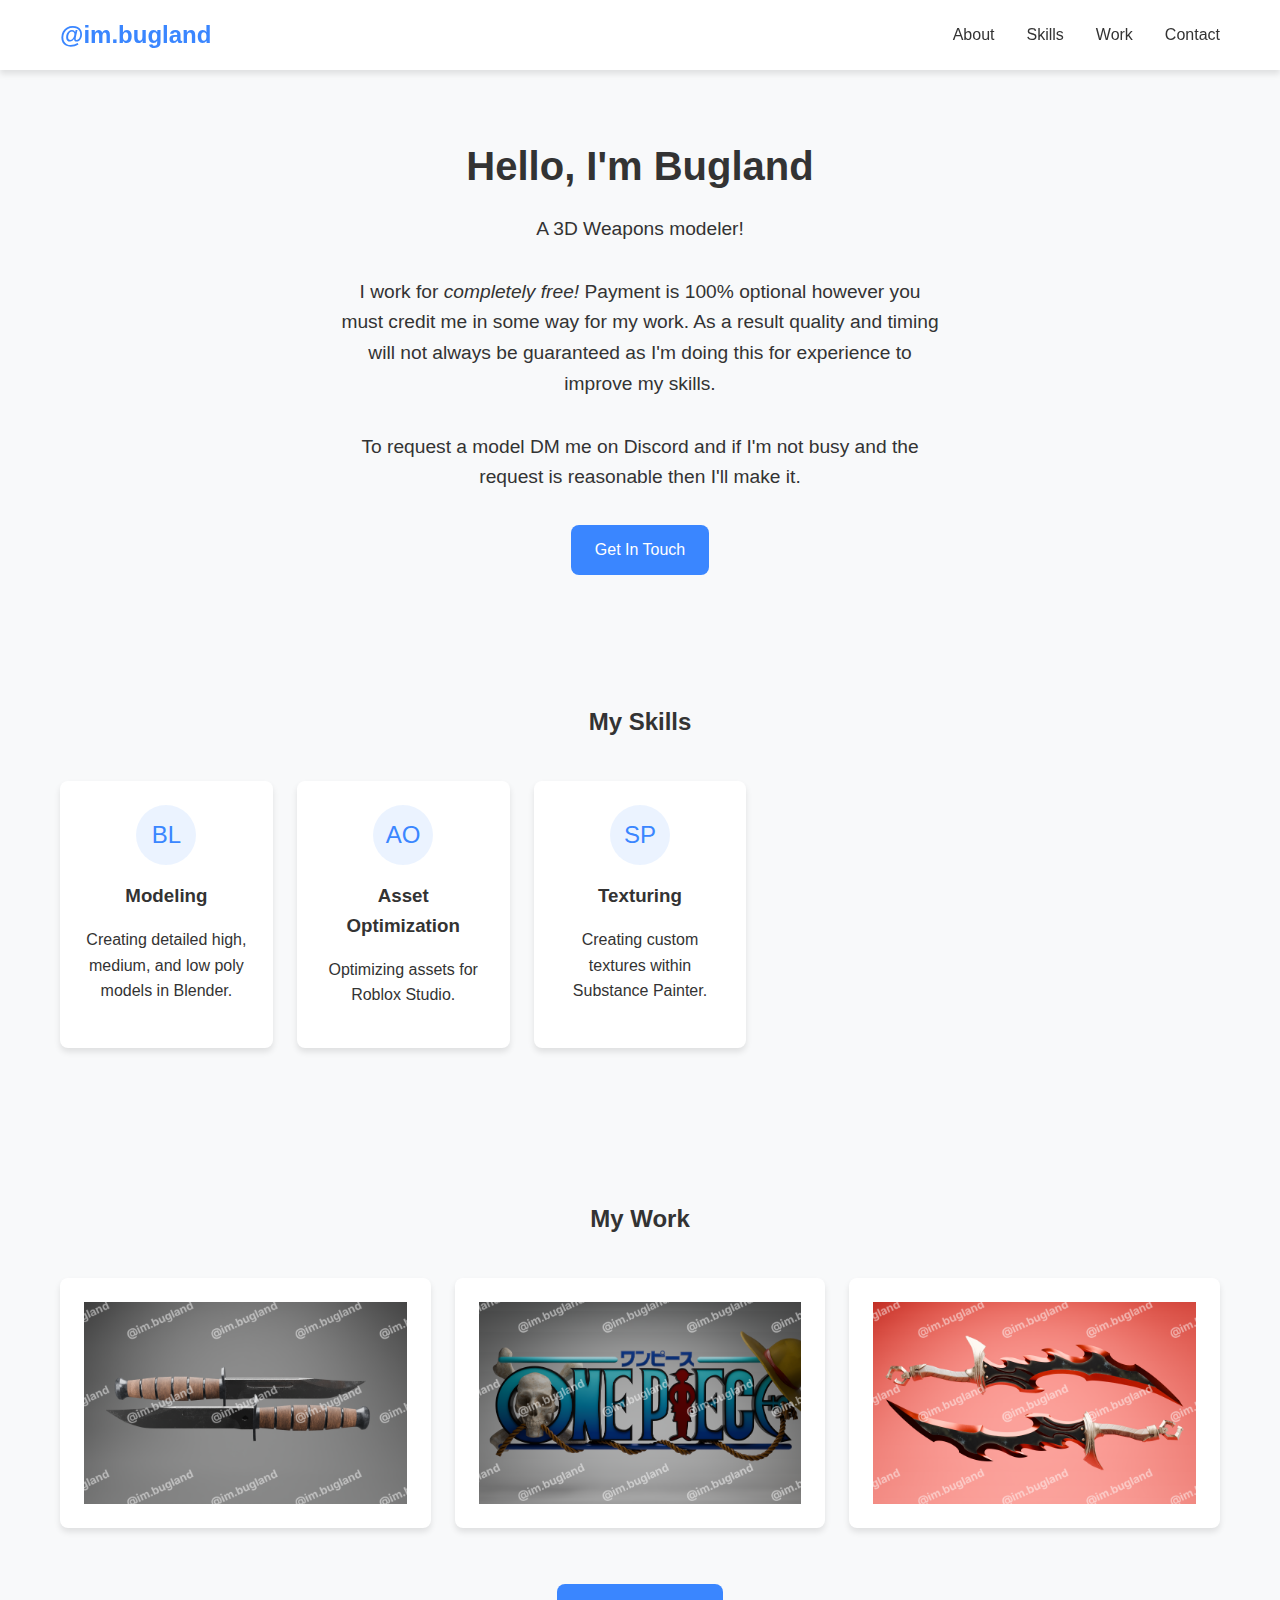
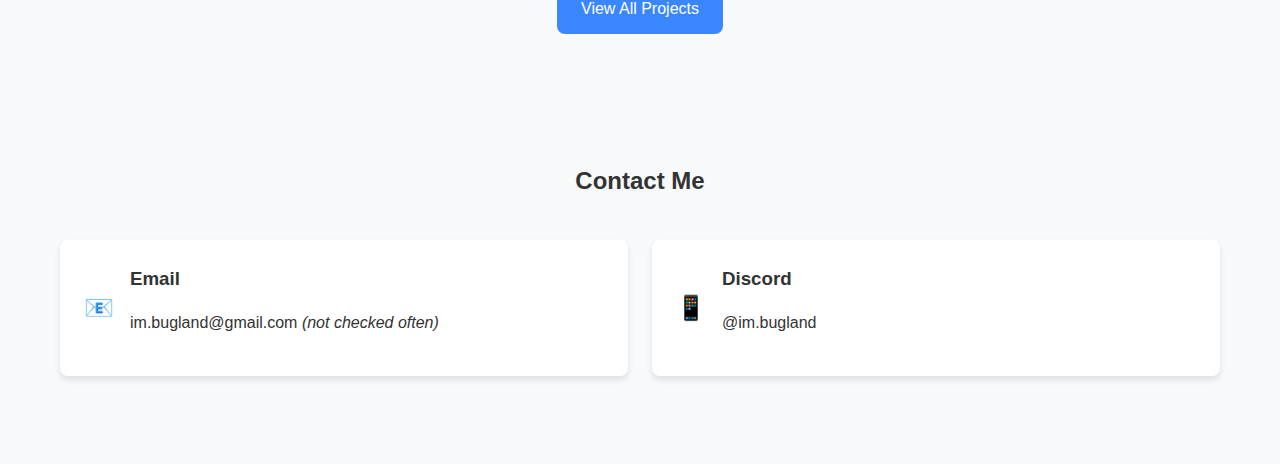
==== index.html @ 411bbf80 "Minor tweak." ====
<!DOCTYPE html>
<html lang="en">
  <head>
    <meta charset="UTF-8" />
    <meta name="viewport" content="width=device-width, initial-scale=1.0" />
    <title>My Portfolio</title>
    <style>
      /* Base Styles */
      :root {
        --primary-color: #3a86ff;
        --background-color: #f8f9fa;
        --text-color: #333;
        --section-bg: #ffffff;
        --border-radius: 8px;
        --box-shadow: 0 4px 6px rgba(0, 0, 0, 0.1);
      }

      * {
        margin: 0;
        padding: 0;
        box-sizing: border-box;
      }

      body {
        font-family: "Inter", -apple-system, BlinkMacSystemFont, "Segoe UI",
          Roboto, Oxygen, Ubuntu, Cantarell, sans-serif;
        line-height: 1.6;
        color: var(--text-color);
        background-color: var(--background-color);
        padding-top: 70px;
      }

      .container {
        max-width: 1200px;
        margin: 0 auto;
        padding: 0 20px;
      }

      h1,
      h2,
      h3 {
        margin-bottom: 1rem;
      }

      p {
        margin-bottom: 1rem;
      }

      /* Header and Nav */
      header {
        background-color: #ffffff;
        box-shadow: var(--box-shadow);
        position: fixed;
        top: 0;
        width: 100%;
        z-index: 1000;
      }

      nav {
        display: flex;
        justify-content: space-between;
        align-items: center;
        padding: 1rem 0;
      }

      .logo {
        font-size: 1.5rem;
        font-weight: 700;
        color: var(--primary-color);
      }

      .nav-links {
        display: flex;
        list-style: none;
      }

      .nav-links li {
        margin-left: 2rem;
      }

      .nav-links a {
        color: var(--text-color);
        text-decoration: none;
        transition: color 0.3s;
      }

      .nav-links a:hover {
        color: var(--primary-color);
      }

      .hamburger {
        display: none;
        cursor: pointer;
        background: none;
        border: none;
        font-size: 1.5rem;
      }

      /* Hero Section */
      .hero {
        display: flex;
        flex-direction: column;
        align-items: center;
        text-align: center;
        padding: 4rem 0;
      }

      .hero h1 {
        font-size: 2.5rem;
        margin-bottom: 1rem;
      }

      .hero p {
        font-size: 1.2rem;
        max-width: 600px;
        margin-bottom: 2rem;
      }

      .btn {
        display: inline-block;
        background-color: var(--primary-color);
        color: white;
        padding: 0.75rem 1.5rem;
        border-radius: var(--border-radius);
        text-decoration: none;
        transition: background-color 0.3s;
      }

      .btn:hover {
        background-color: #2667ff;
      }

      /* Section Styles */
      section {
        padding: 4rem 0;
      }

      .section-title {
        text-align: center;
        margin-bottom: 2.5rem;
      }

      .card {
        background-color: var(--section-bg);
        border-radius: var(--border-radius);
        box-shadow: var(--box-shadow);
        padding: 1.5rem;
        margin-bottom: 1.5rem;
        transition: transform 0.3s, box-shadow 0.3s;
      }

      .card:hover {
        transform: translateY(-5px);
        box-shadow: 0 10px 15px rgba(0, 0, 0, 0.1);
      }

      /* Skills Section */
      .skills-grid {
        display: grid;
        grid-template-columns: repeat(auto-fill, minmax(200px, 1fr));
        gap: 1.5rem;
      }

      .skill-card {
        display: flex;
        flex-direction: column;
        align-items: center;
        text-align: center;
      }

      .skill-icon {
        background-color: rgba(58, 134, 255, 0.1);
        border-radius: 50%;
        width: 60px;
        height: 60px;
        display: flex;
        align-items: center;
        justify-content: center;
        margin-bottom: 1rem;
        font-size: 1.5rem;
        color: var(--primary-color);
      }

      /* Work Section */
      .projects-grid {
        display: grid;
        grid-template-columns: repeat(auto-fill, minmax(300px, 1fr));
        gap: 1.5rem;
      }

      .project-card {
        position: relative;
        overflow: hidden;
        height: 250px;
        cursor: pointer;
      }

      .project-img {
        width: 100%;
        height: 100%;
        object-fit: cover;
        transition: transform 0.5s;
      }

      .project-overlay {
        position: absolute;
        bottom: 0;
        left: 0;
        right: 0;
        background-color: rgba(0, 0, 0, 0.7);
        color: white;
        padding: 1rem;
        transform: translateY(100%);
        transition: transform 0.3s;
      }

      .project-card:hover .project-overlay {
        transform: translateY(0);
      }

      .project-card:hover .project-img {
        transform: scale(1.05);
      }

      .view-all {
        text-align: center;
        margin-top: 2rem;
      }

      /* Contact Section */
      .contact-grid {
        display: grid;
        grid-template-columns: repeat(auto-fit, minmax(250px, 1fr));
        gap: 1.5rem;
      }

      .contact-item {
        display: flex;
        align-items: center;
      }

      .contact-icon {
        margin-right: 1rem;
        font-size: 1.5rem;
        color: var(--primary-color);
      }

      .contact-form {
        margin-top: 2rem;
      }

      .form-group {
        margin-bottom: 1rem;
      }

      .form-control {
        width: 100%;
        padding: 0.75rem;
        border: 1px solid #ddd;
        border-radius: var(--border-radius);
        font-family: inherit;
      }

      textarea.form-control {
        min-height: 150px;
      }

      /* Footer */
      footer {
        background-color: #ffffff;
        text-align: center;
        padding: 2rem 0;
        margin-top: 2rem;
      }

      .social-links {
        display: flex;
        justify-content: center;
        list-style: none;
        margin-bottom: 1rem;
      }

      .social-links li {
        margin: 0 0.5rem;
      }

      .social-links a {
        display: flex;
        align-items: center;
        justify-content: center;
        width: 40px;
        height: 40px;
        border-radius: 50%;
        background-color: var(--primary-color);
        color: white;
        transition: background-color 0.3s;
      }

      .social-links a:hover {
        background-color: #2667ff;
      }

      /* Responsive Styles */
      @media (max-width: 768px) {
        body {
          padding-top: 60px;
        }

        .nav-links {
          position: fixed;
          top: 60px;
          left: 0;
          right: 0;
          background-color: white;
          flex-direction: column;
          align-items: center;
          padding: 1rem 0;
          box-shadow: 0 4px 6px rgba(0, 0, 0, 0.1);
          transform: translateY(-150%);
          transition: transform 0.3s ease-in-out;
        }

        .nav-links.active {
          transform: translateY(0);
        }

        .nav-links li {
          margin: 0.5rem 0;
        }

        .hamburger {
          display: block;
        }

        .hero h1 {
          font-size: 2rem;
        }

        .hero p {
          font-size: 1rem;
        }

        .skills-grid,
        .projects-grid,
        .contact-grid {
          grid-template-columns: 1fr;
        }
      }
    </style>
  </head>
  <body>
    <!-- Header -->
    <header>
      <div class="container">
        <nav>
          <div class="logo">@im.bugland</div>
          <button class="hamburger">☰</button>
          <ul class="nav-links">
            <li><a href="#about">About</a></li>
            <li><a href="#skills">Skills</a></li>
            <li><a href="#work">Work</a></li>
            <li><a href="#contact">Contact</a></li>
          </ul>
        </nav>
      </div>
    </header>

    <!-- Hero Section -->
    <section class="hero" id="about">
      <div class="container">
        <h1>Hello, I'm <span class="highlight">Bugland</span></h1>
        <p>
          A 3D Weapons modeler!
        </p>
        <p>I work for <i>completely free! </i> Payment is 100% optional however you must credit me in some way for my work. As a result quality and timing will not always be guaranteed as I'm doing this for experience to improve my skills.</p>
        <p>To request a model DM me on Discord and if I'm not busy and the request is reasonable then I'll make it.</p>
        <a href="#contact" class="btn">Get In Touch</a>
      </div>
    </section>

    <!-- Skills Section -->
    <section id="skills">
      <div class="container">
        <h2 class="section-title">My Skills</h2>
        <div class="skills-grid">
          <div class="card skill-card">
            <div class="skill-icon">BL</div>
            <h3>Modeling</h3>
            <p>
              Creating detailed high, medium, and low poly models in Blender.
            </p>
          </div>
          <div class="card skill-card">
            <div class="skill-icon">AO</div>
            <h3>Asset Optimization</h3>
            <p>Optimizing assets for Roblox Studio.</p>
          </div>
          <div class="card skill-card">
            <div class="skill-icon">SP</div>
            <h3>Texturing</h3>
            <p>Creating custom textures within Substance Painter.</p>
          </div>
        </div>
      </div>
    </section>

    <!-- Work Section -->
    <section id="work">
      <div class="container">
        <h2 class="section-title">My Work</h2>
        <div class="projects-grid">
          <div class="card project-card">
            <img
              src="images/combatkniferenderwatermarked.png"
              alt="Combat Knife"
              class="project-img"
            />
            <div class="project-overlay">
              <h3>Combat Knife</h3>
              <p>A detailed combat knife created within Blender.</p>
              <a href="project.html?id=1" class="btn">View Details</a>
            </div>
          </div>
          <div class="card project-card">
            <img
              src="images/onepiecerenderwatermarked.png"
              alt="One Piece Logo"
              class="project-img"
            />
            <div class="project-overlay">
              <h3>One Piece Logo</h3>
              <p>The One Piece logo but 3D.</p>
              <a href="project.html?id=2" class="btn">View Details</a>
            </div>
          </div>
          <div class="card project-card">
            <img
              src="images/knightslayerrenderwatermarked.png"
              alt="Knight Slayer"
              class="project-img"
            />
            <div class="project-overlay">
              <h3>Knight Slayer</h3>
              <p>
                Sung Jin Woo's "Knight Slayer" dagger from <i>Solo Leveling</i>.
              </p>
              <a href="project.html?id=3" class="btn">View Details</a>
            </div>
          </div>
        </div>
        <div class="view-all">
          <a href="projects.html" class="btn">View All Projects</a>
        </div>
      </div>
    </section>

    <!-- Contact Section -->
    <section id="contact">
      <div class="container">
        <h2 class="section-title">Contact Me</h2>
        <div class="contact-grid">
          <div class="card">
            <div class="contact-item">
              <div class="contact-icon">📧</div>
              <div>
                <h3>Email</h3>
                <p>im.bugland@gmail.com <i>&lpar;not checked often)</i></p>
              </div>
            </div>
          </div>
          <div class="card">
            <div class="contact-item">
              <div class="contact-icon">📱</div>
              <div>
                <h3>Discord</h3>
                <p>@im.bugland</p>
              </div>
            </div>
          </div>
        </div>
        </div>
      </div>
    </section>

    <!-- Footer -->

    <script>
      // Mobile Navigation Toggle
      const hamburger = document.querySelector(".hamburger");
      const navLinks = document.querySelector(".nav-links");

      hamburger.addEventListener("click", () => {
        navLinks.classList.toggle("active");
      });

      // Close menu when clicking on a link
      document.querySelectorAll(".nav-links a").forEach((link) => {
        link.addEventListener("click", () => {
          navLinks.classList.remove("active");
        });
      });

      // Smooth scrolling
      document.querySelectorAll('a[href^="#"]').forEach((anchor) => {
        anchor.addEventListener("click", function (e) {
          e.preventDefault();
          const target = document.querySelector(this.getAttribute("href"));

          if (target) {
            const headerOffset = 70;
            const elementPosition = target.getBoundingClientRect().top;
            const offsetPosition =
              elementPosition + window.pageYOffset - headerOffset;

            window.scrollTo({
              top: offsetPosition,
              behavior: "smooth",
            });
          }
        });
      });

      // Form submission
      const contactForm = document.getElementById("contact-form");
      if (contactForm) {
        contactForm.addEventListener("submit", function (e) {
          e.preventDefault();
          alert("Thank you for your message! I will get back to you soon.");
          contactForm.reset();
        });
      }
    </script>
  </body>
</html>
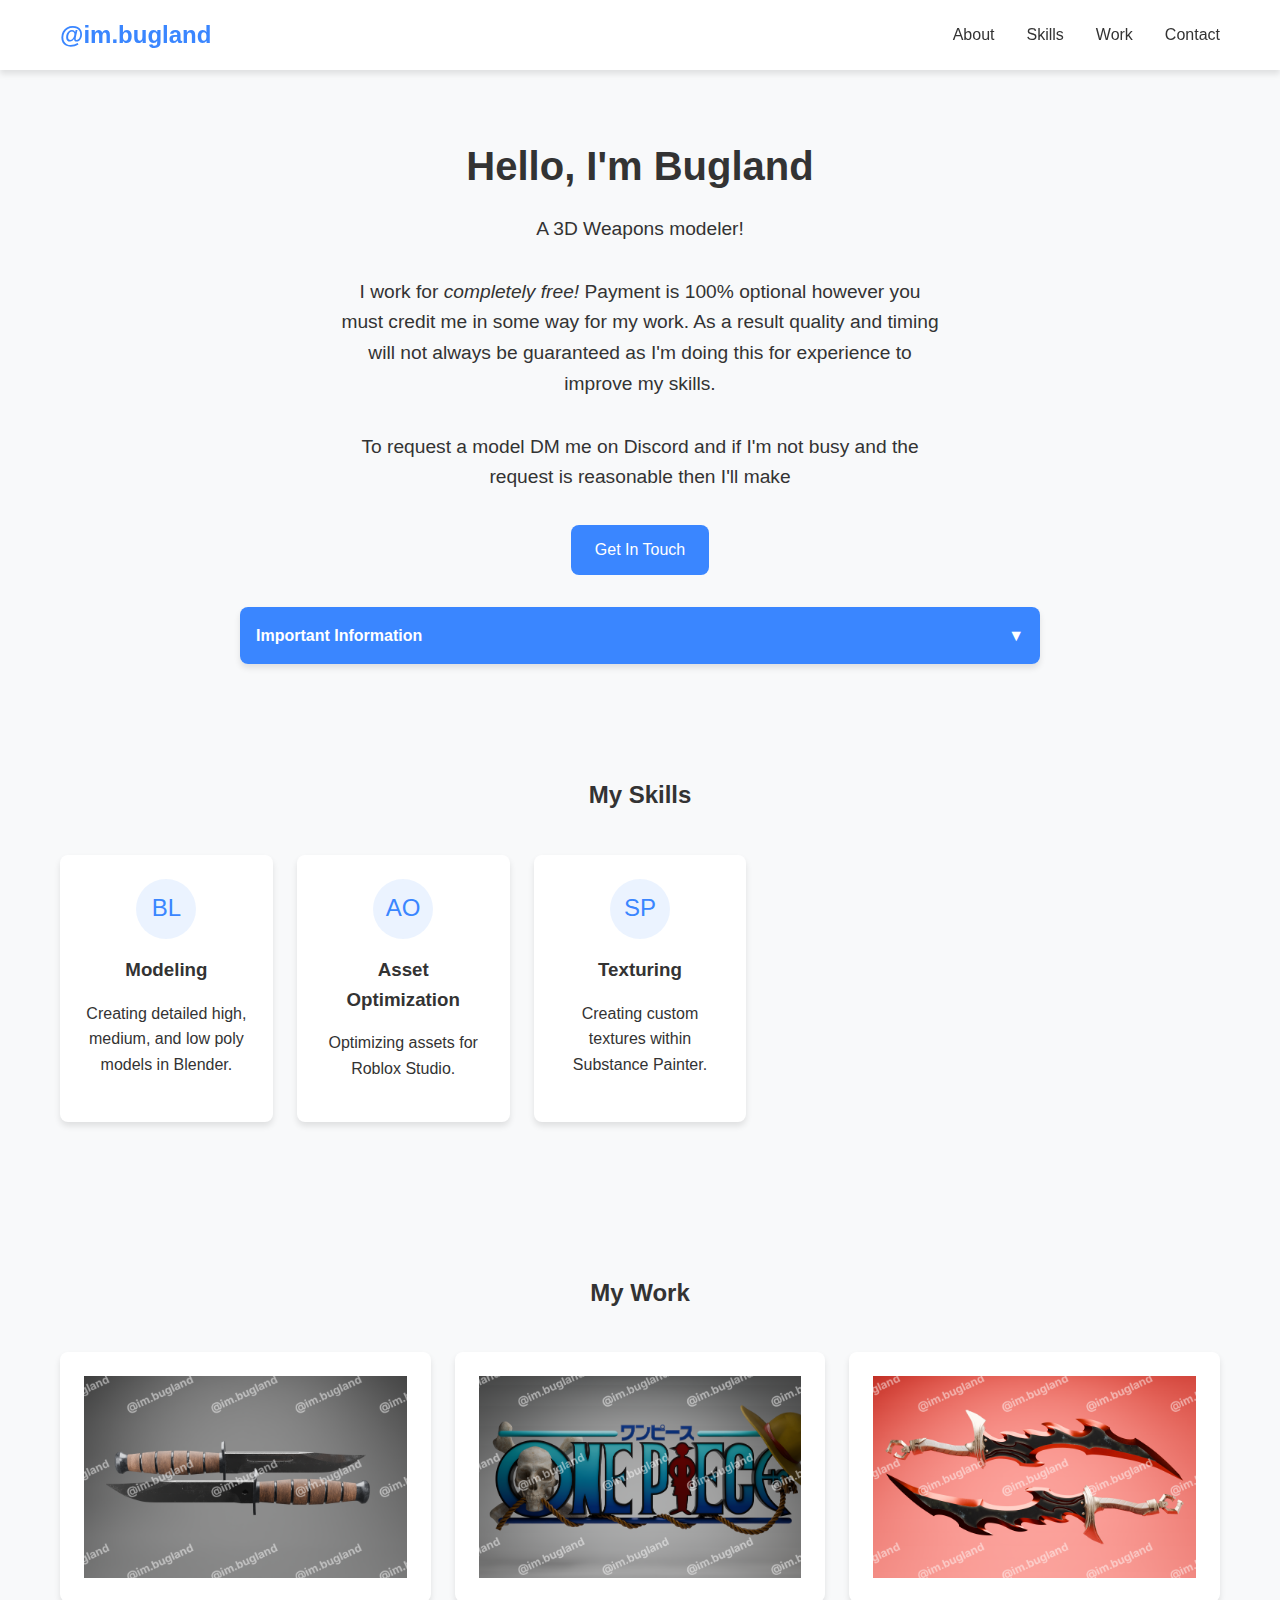
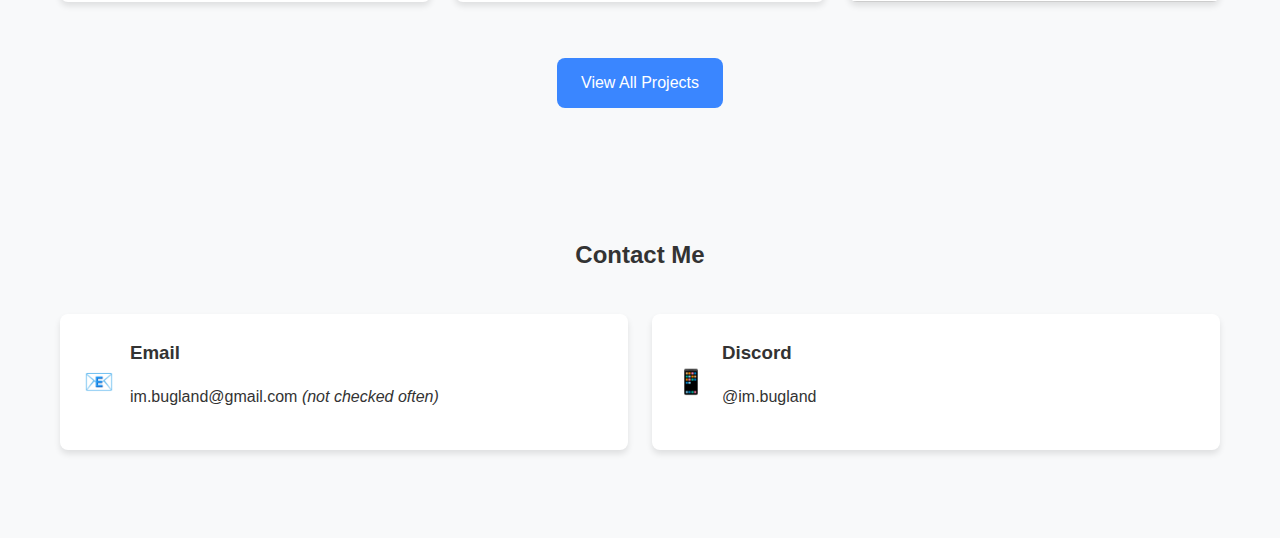
==== commit 4ccd646c: "Large changes." ====
--- a/index.html
+++ b/index.html
@@ -102,7 +102,7 @@
         flex-direction: column;
         align-items: center;
         text-align: center;
-        padding: 4rem 0;
+        padding: 4rem 0 2rem 0;
       }
 
       .hero h1 {
@@ -245,59 +245,82 @@
         color: var(--primary-color);
       }
 
-      .contact-form {
-        margin-top: 2rem;
-      }
-
-      .form-group {
+      /* Info Section & Dropdown Styles */
+      .info-section {
+        padding: 0 0 2rem 0;
+      }
+
+      .dropdown {
         margin-bottom: 1rem;
-      }
-
-      .form-control {
-        width: 100%;
-        padding: 0.75rem;
-        border: 1px solid #ddd;
+        background-color: var(--section-bg);
         border-radius: var(--border-radius);
-        font-family: inherit;
-      }
-
-      textarea.form-control {
-        min-height: 150px;
-      }
-
-      /* Footer */
-      footer {
-        background-color: #ffffff;
-        text-align: center;
-        padding: 2rem 0;
-        margin-top: 2rem;
-      }
-
-      .social-links {
-        display: flex;
-        justify-content: center;
-        list-style: none;
-        margin-bottom: 1rem;
-      }
-
-      .social-links li {
-        margin: 0 0.5rem;
-      }
-
-      .social-links a {
-        display: flex;
-        align-items: center;
-        justify-content: center;
-        width: 40px;
-        height: 40px;
-        border-radius: 50%;
+        box-shadow: var(--box-shadow);
+        overflow: hidden;
+        max-width: 800px;
+        margin-left: auto;
+        margin-right: auto;
+      }
+
+      .dropdown-header {
         background-color: var(--primary-color);
         color: white;
-        transition: background-color 0.3s;
-      }
-
-      .social-links a:hover {
-        background-color: #2667ff;
+        padding: 1rem;
+        cursor: pointer;
+        display: flex;
+        justify-content: space-between;
+        align-items: center;
+        font-weight: 600;
+      }
+
+      .dropdown-content {
+        max-height: 0;
+        overflow: hidden;
+        transition: max-height 0.3s ease-out;
+        background-color: white;
+      }
+
+      .dropdown-content.active {
+        max-height: 1000px;
+      }
+
+      .nested-dropdown {
+        border-bottom: 1px solid #eee;
+      }
+
+      .nested-dropdown:last-child {
+        border-bottom: none;
+      }
+
+      .nested-dropdown-header {
+        padding: 1rem;
+        cursor: pointer;
+        display: flex;
+        justify-content: space-between;
+        align-items: center;
+        background-color: #f1f1f1;
+        font-weight: 500;
+      }
+
+      .nested-dropdown-content {
+        max-height: 0;
+        overflow: hidden;
+        transition: max-height 0.3s ease-out;
+        padding: 0 1rem;
+      }
+
+      .nested-dropdown-content.active {
+        max-height: 500px;
+        padding: 1rem;
+      }
+
+      .nested-dropdown-content ol,
+      .nested-dropdown-content ul {
+        padding-left: 20px;
+        margin-bottom: 1rem;
+      }
+
+      .nested-dropdown-content li {
+        margin-bottom: 0.5rem;
       }
 
       /* Responsive Styles */
@@ -344,6 +367,10 @@
         .projects-grid,
         .contact-grid {
           grid-template-columns: 1fr;
+        }
+
+        .nested-dropdown-content {
+          width: 100%;
         }
       }
     </style>
@@ -369,12 +396,106 @@
     <section class="hero" id="about">
       <div class="container">
         <h1>Hello, I'm <span class="highlight">Bugland</span></h1>
+        <p>A 3D Weapons modeler!</p>
         <p>
-          A 3D Weapons modeler!
+          I work for <i>completely free! </i> Payment is 100% optional however
+          you must credit me in some way for my work. As a result quality and
+          timing will not always be guaranteed as I'm doing this for experience
+          to improve my skills.
         </p>
-        <p>I work for <i>completely free! </i> Payment is 100% optional however you must credit me in some way for my work. As a result quality and timing will not always be guaranteed as I'm doing this for experience to improve my skills.</p>
-        <p>To request a model DM me on Discord and if I'm not busy and the request is reasonable then I'll make it.</p>
+        <p>
+          To request a model DM me on Discord and if I'm not busy and the
+          request is reasonable then I'll make
+        </p>
         <a href="#contact" class="btn">Get In Touch</a>
+      </div>
+    </section>
+
+    <!-- Info Section with Dropdown Menus -->
+    <section id="info" class="info-section">
+      <div class="container">
+        <div class="dropdown">
+          <div class="dropdown-header">
+            <span>Important Information</span>
+            <span class="dropdown-icon">▼</span>
+          </div>
+          <div class="dropdown-content">
+            <div class="nested-dropdown">
+              <div class="nested-dropdown-header">
+                <span>Pay</span>
+                <span class="nested-dropdown-icon">▼</span>
+              </div>
+              <div class="nested-dropdown-content">
+                <p>
+                  All of my work is completely free! I do this for the
+                  experience and to improve my skills.
+                </p>
+                <p>
+                  If you'd like to support me, tips are appreciated but never
+                  required. (if you do plan to tip I can only accept
+                  robux/giftcards)
+                </p>
+                <p>
+                  The only requirement is that you credit me for my work by
+                  mentioning me in anyway (@im.bugland) in the game, video, etc.
+                  you plan to use my work in.
+                </p>
+              </div>
+            </div>
+            <div class="nested-dropdown">
+              <div class="nested-dropdown-header">
+                <span>How to Request a Model</span>
+                <span class="nested-dropdown-icon">▼</span>
+              </div>
+              <div class="nested-dropdown-content">
+                <p>To request a 3D model:</p>
+                <ol>
+                  <li>Message me on Discord (@im.bugland)</li>
+                  <li>
+                    Include a detailed description or reference images of what
+                    you want
+                  </li>
+                  <li>Mention your intended use (game, rendering, etc.)</li>
+                  <li>
+                    Specify any technical requirements (poly count, format,
+                    etc.)
+                  </li>
+                </ol>
+                <p>
+                  I'll review your request and let you know if I can take it on!
+                </p>
+              </div>
+            </div>
+            <div class="nested-dropdown">
+              <div class="nested-dropdown-header">
+                <span>Misc.</span>
+                <span class="nested-dropdown-icon">▼</span>
+              </div>
+              <div class="nested-dropdown-content">
+                <p>
+                  <strong>Turnaround Time:</strong> Since I do this work for
+                  free, I can't guarantee specific deadlines. Models may take 1
+                  day or up to 2 weeks depending on complexity. I'll alert you
+                  of delays if possible
+                </p>
+                <p>
+                  <strong>Rights:</strong> You're free to use the models I
+                  create for you in your projects, but I will most likely
+                  display them in my portfolio and mention you or your project.
+                </p>
+                <p>
+                  <strong>Revisions:</strong> I offer 1-2 rounds of revisions
+                  depending on the complexity of the request.
+                </p>
+                <p>
+                  <strong>File Formats:</strong> I typically provide .blend,
+                  .fbx, and .obj files. Texture files may also be sent
+                  separately.
+                </p>
+              </div>
+            </div>
+          </div>
+        </div>
       </div>
     </section>
 
@@ -478,11 +599,8 @@
             </div>
           </div>
         </div>
-        </div>
       </div>
     </section>
-
-    <!-- Footer -->
 
     <script>
       // Mobile Navigation Toggle
@@ -520,15 +638,25 @@
         });
       });
 
-      // Form submission
-      const contactForm = document.getElementById("contact-form");
-      if (contactForm) {
-        contactForm.addEventListener("submit", function (e) {
-          e.preventDefault();
-          alert("Thank you for your message! I will get back to you soon.");
-          contactForm.reset();
+      // Dropdown toggles
+      document
+        .querySelector(".dropdown-header")
+        .addEventListener("click", function () {
+          const content = this.nextElementSibling;
+          content.classList.toggle("active");
+          const arrow = this.querySelector(".dropdown-icon");
+          arrow.textContent = content.classList.contains("active") ? "▲" : "▼";
         });
-      }
+
+      // Nested dropdown toggles
+      document.querySelectorAll(".nested-dropdown-header").forEach((header) => {
+        header.addEventListener("click", function () {
+          const content = this.nextElementSibling;
+          content.classList.toggle("active");
+          const arrow = this.querySelector(".nested-dropdown-icon");
+          arrow.textContent = content.classList.contains("active") ? "▲" : "▼";
+        });
+      });
     </script>
   </body>
 </html>
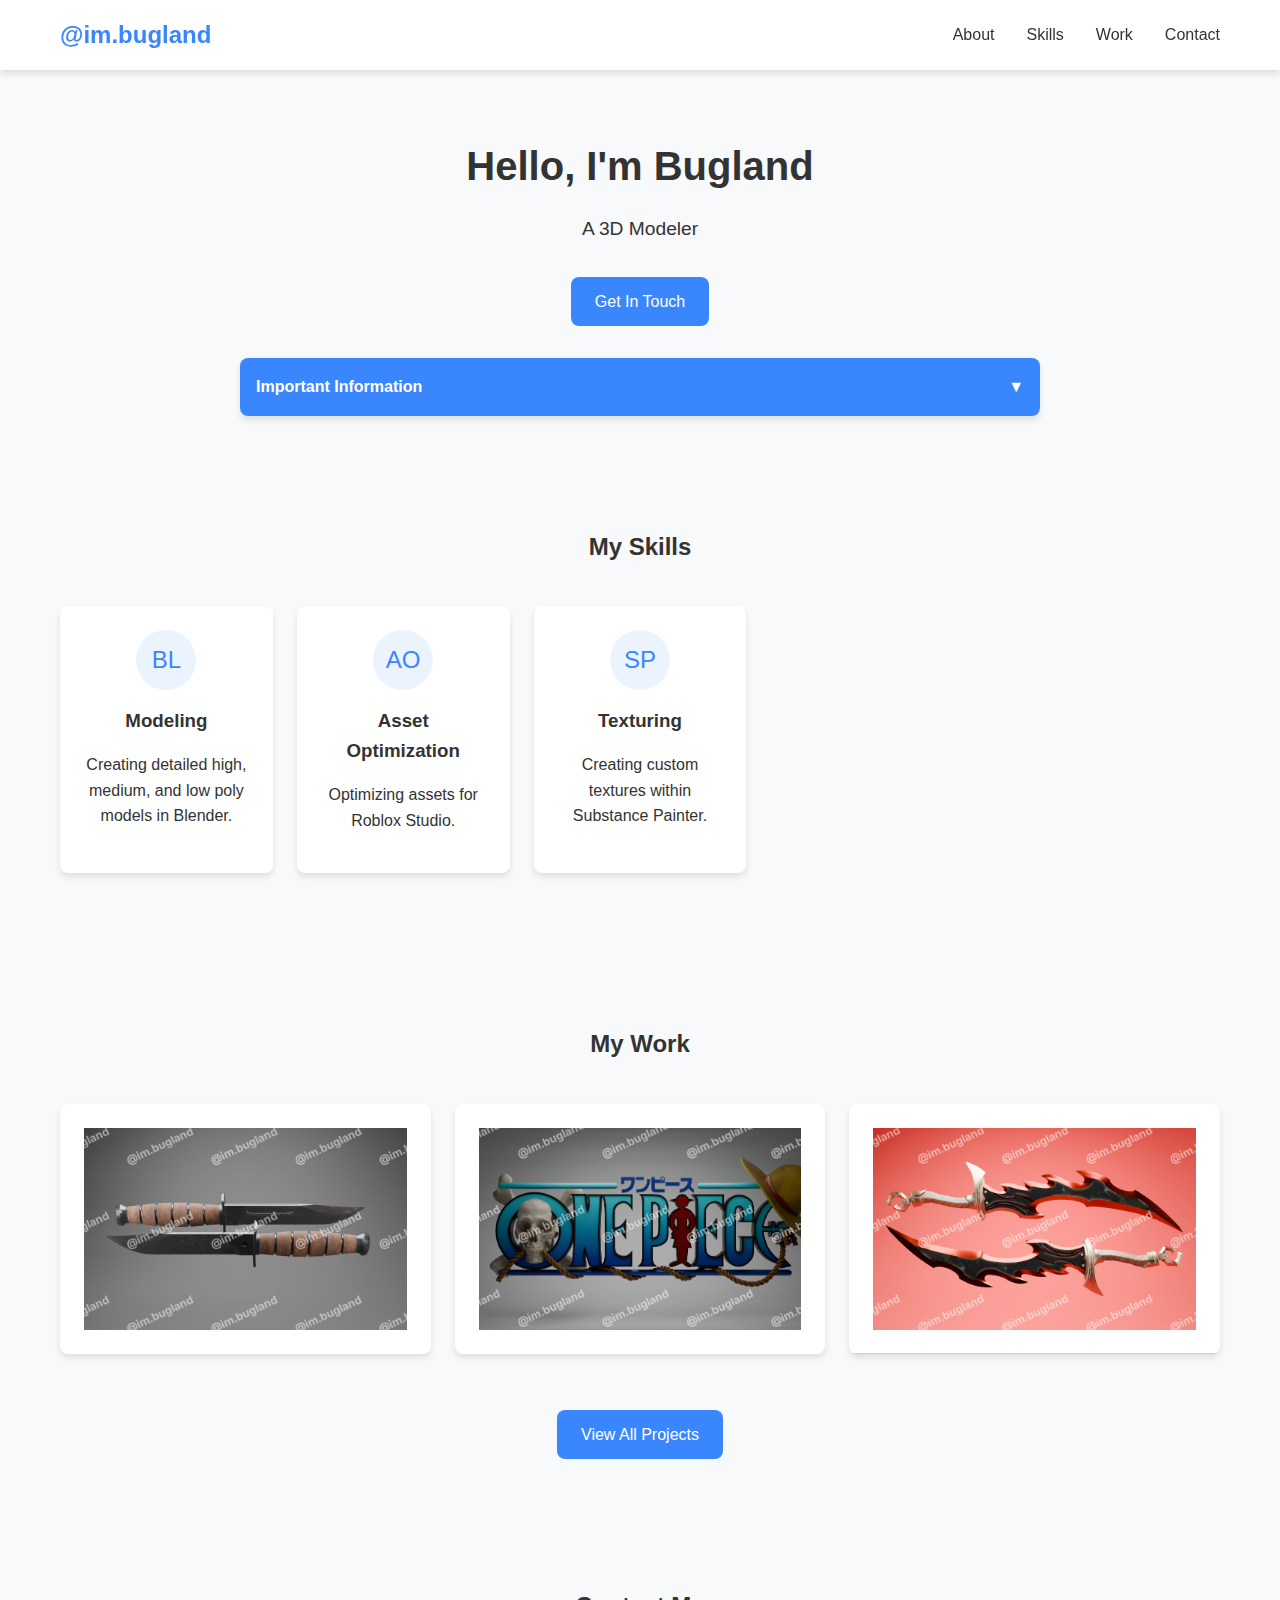
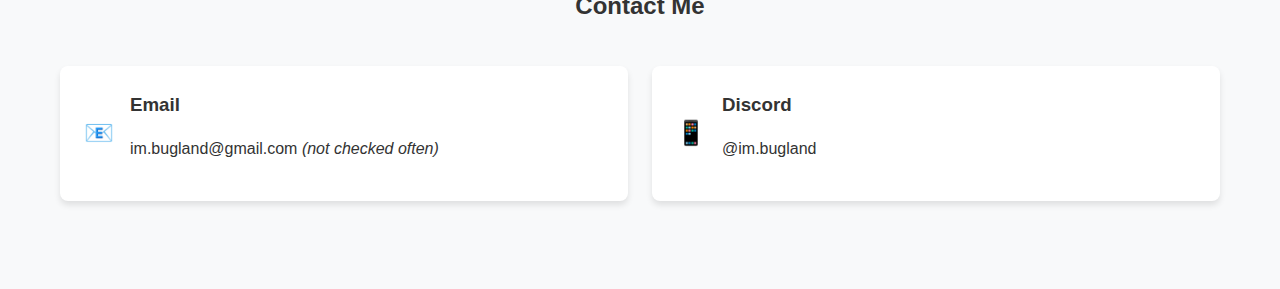
==== commit 7d292303: "Large edit." ====
--- a/index.html
+++ b/index.html
@@ -396,17 +396,7 @@
     <section class="hero" id="about">
       <div class="container">
         <h1>Hello, I'm <span class="highlight">Bugland</span></h1>
-        <p>A 3D Weapons modeler!</p>
-        <p>
-          I work for <i>completely free! </i> Payment is 100% optional however
-          you must credit me in some way for my work. As a result quality and
-          timing will not always be guaranteed as I'm doing this for experience
-          to improve my skills.
-        </p>
-        <p>
-          To request a model DM me on Discord and if I'm not busy and the
-          request is reasonable then I'll make
-        </p>
+        <p>A 3D Modeler</p>
         <a href="#contact" class="btn">Get In Touch</a>
       </div>
     </section>
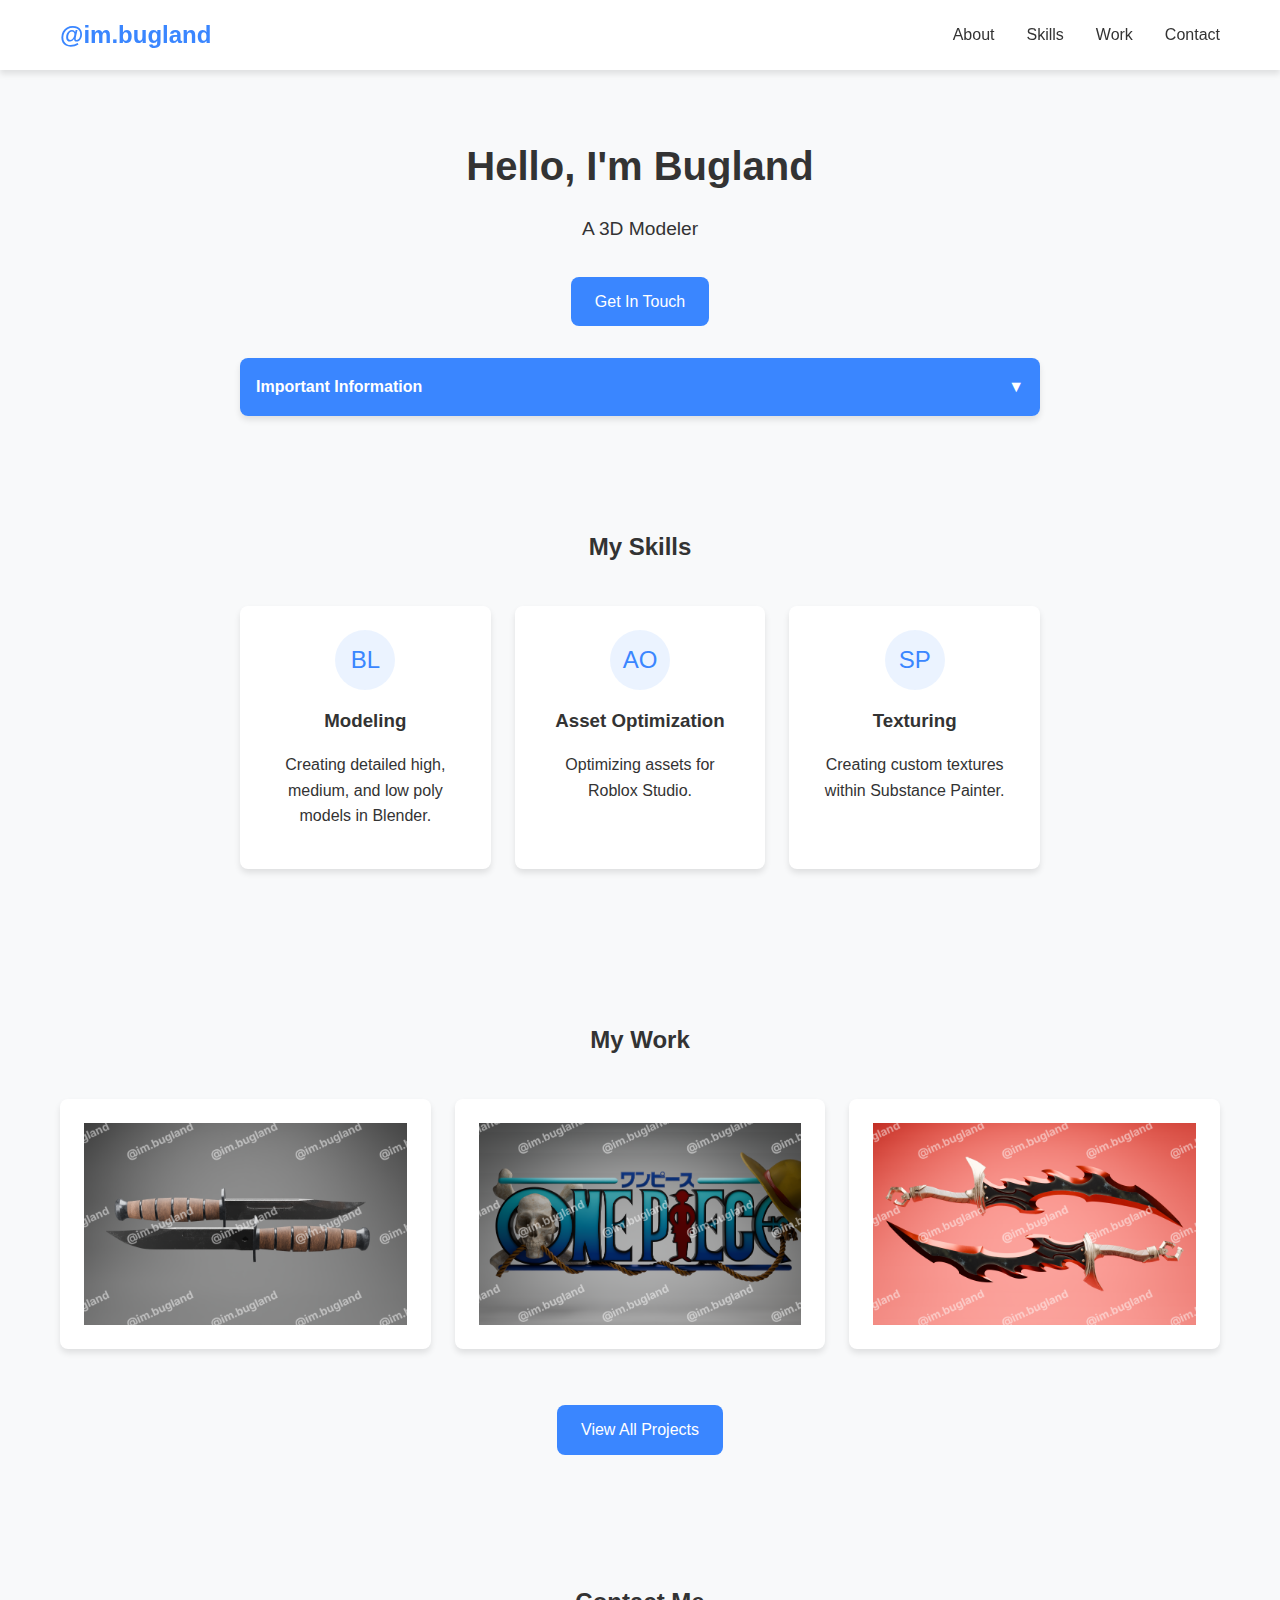
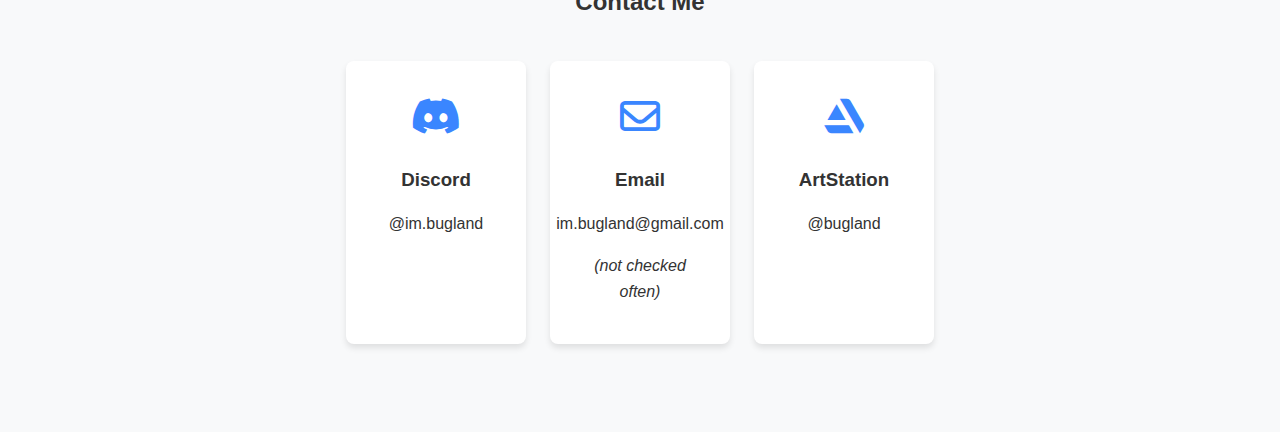
==== commit 88c26572: "large changes" ====
--- a/index.html
+++ b/index.html
@@ -4,6 +4,11 @@
     <meta charset="UTF-8" />
     <meta name="viewport" content="width=device-width, initial-scale=1.0" />
     <title>My Portfolio</title>
+    <!-- Add Font Awesome CSS -->
+    <link
+      rel="stylesheet"
+      href="https://cdnjs.cloudflare.com/ajax/libs/font-awesome/6.0.0/css/all.min.css"
+    />
     <style>
       /* Base Styles */
       :root {
@@ -159,6 +164,8 @@
         display: grid;
         grid-template-columns: repeat(auto-fill, minmax(200px, 1fr));
         gap: 1.5rem;
+        max-width: 800px;
+        margin: 0 auto;
       }
 
       .skill-card {
@@ -229,20 +236,44 @@
 
       /* Contact Section */
       .contact-grid {
-        display: grid;
-        grid-template-columns: repeat(auto-fit, minmax(250px, 1fr));
+        display: flex;
+        flex-wrap: wrap;
+        justify-content: center;
         gap: 1.5rem;
-      }
-
-      .contact-item {
-        display: flex;
+        max-width: 800px;
+        margin: 0 auto;
+      }
+
+      .contact-card {
+        display: flex;
+        flex-direction: column;
         align-items: center;
+        text-align: center;
+        width: 180px;
       }
 
       .contact-icon {
-        margin-right: 1rem;
-        font-size: 1.5rem;
+        font-size: 2.5rem;
         color: var(--primary-color);
+        margin-bottom: 1rem;
+        cursor: pointer;
+      }
+
+      .contact-icon i {
+        transition: transform 0.3s, color 0.3s;
+      }
+
+      .contact-card:hover .contact-icon i {
+        transform: scale(1.2);
+      }
+
+      .contact-icon a {
+        color: var(--primary-color);
+        text-decoration: none;
+      }
+
+      .contact-icon a:hover i {
+        color: #2667ff;
       }
 
       /* Info Section & Dropdown Styles */
@@ -364,8 +395,7 @@
         }
 
         .skills-grid,
-        .projects-grid,
-        .contact-grid {
+        .projects-grid {
           grid-template-columns: 1fr;
         }
 
@@ -560,7 +590,7 @@
           </div>
         </div>
         <div class="view-all">
-          <a href="projects.html" class="btn">View All Projects</a>
+          <a href="project.html" class="btn">View All Projects</a>
         </div>
       </div>
     </section>
@@ -570,23 +600,45 @@
       <div class="container">
         <h2 class="section-title">Contact Me</h2>
         <div class="contact-grid">
-          <div class="card">
-            <div class="contact-item">
-              <div class="contact-icon">📧</div>
-              <div>
-                <h3>Email</h3>
-                <p>im.bugland@gmail.com <i>&lpar;not checked often)</i></p>
-              </div>
-            </div>
-          </div>
-          <div class="card">
-            <div class="contact-item">
-              <div class="contact-icon">📱</div>
-              <div>
-                <h3>Discord</h3>
-                <p>@im.bugland</p>
-              </div>
-            </div>
+          <div class="card contact-card">
+            <div class="contact-icon">
+              <a
+                href="https://discord.com/users/1142544574976381009"
+                target="_blank"
+                title="Discord Profile"
+              >
+                <i class="fab fa-discord"></i>
+              </a>
+            </div>
+            <h3>Discord</h3>
+            <p>@im.bugland</p>
+          </div>
+          <div class="card contact-card">
+            <div class="contact-icon">
+              <a
+                href="mailto:im.bugland@gmail.com"
+                target="_blank"
+                title="Send Email"
+              >
+                <i class="far fa-envelope"></i>
+              </a>
+            </div>
+            <h3>Email</h3>
+            <p>im.bugland@gmail.com</p>
+            <p><i>(not checked often)</i></p>
+          </div>
+          <div class="card contact-card">
+            <div class="contact-icon">
+              <a
+                href="https://www.artstation.com/bugland"
+                target="_blank"
+                title="ArtStation Portfolio"
+              >
+                <i class="fab fa-artstation"></i>
+              </a>
+            </div>
+            <h3>ArtStation</h3>
+            <p>@bugland</p>
           </div>
         </div>
       </div>
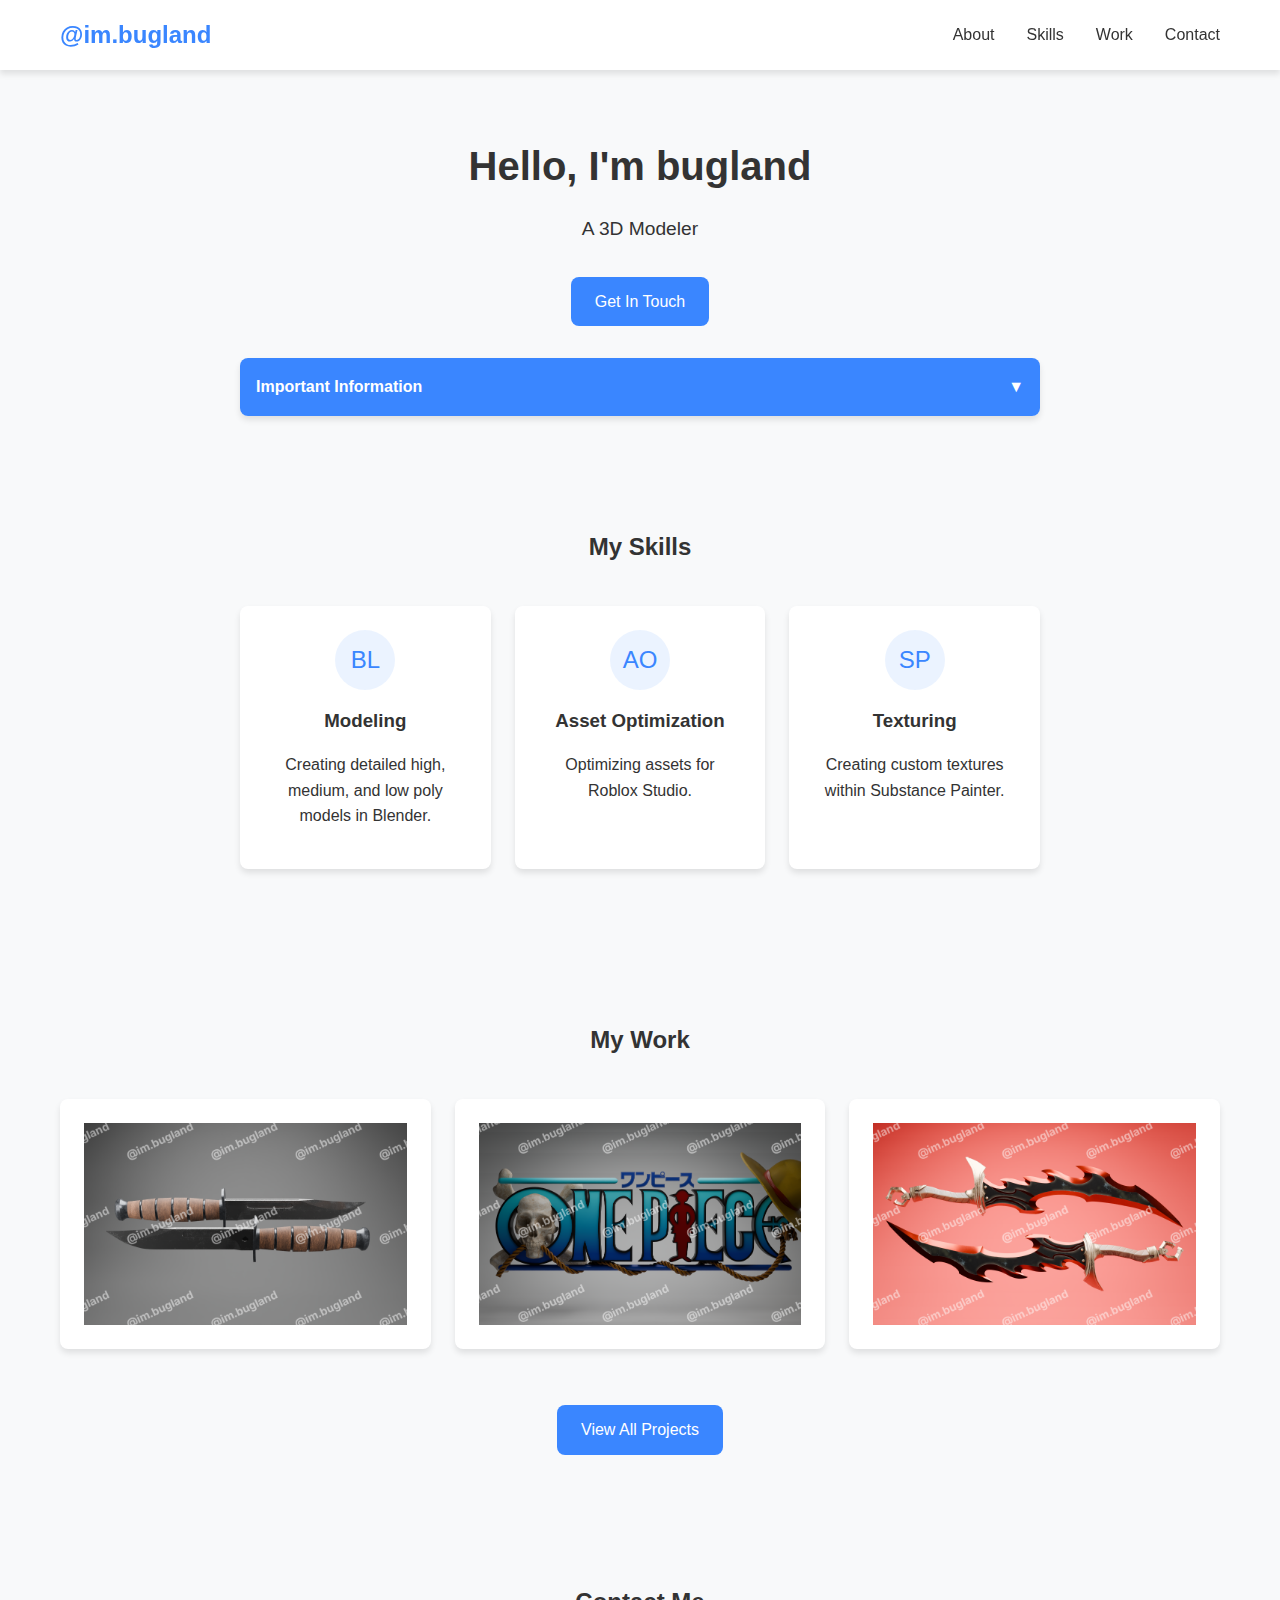
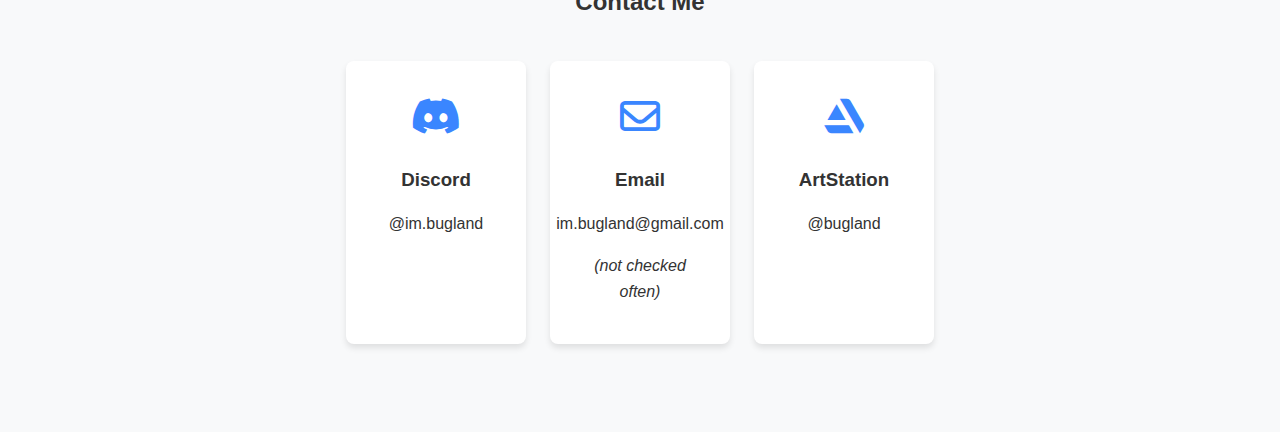
==== commit f68b4c97: "Minor changes." ====
--- a/index.html
+++ b/index.html
@@ -425,7 +425,7 @@
     <!-- Hero Section -->
     <section class="hero" id="about">
       <div class="container">
-        <h1>Hello, I'm <span class="highlight">Bugland</span></h1>
+        <h1>Hello, I'm <span class="highlight">bugland</span></h1>
         <p>A 3D Modeler</p>
         <a href="#contact" class="btn">Get In Touch</a>
       </div>
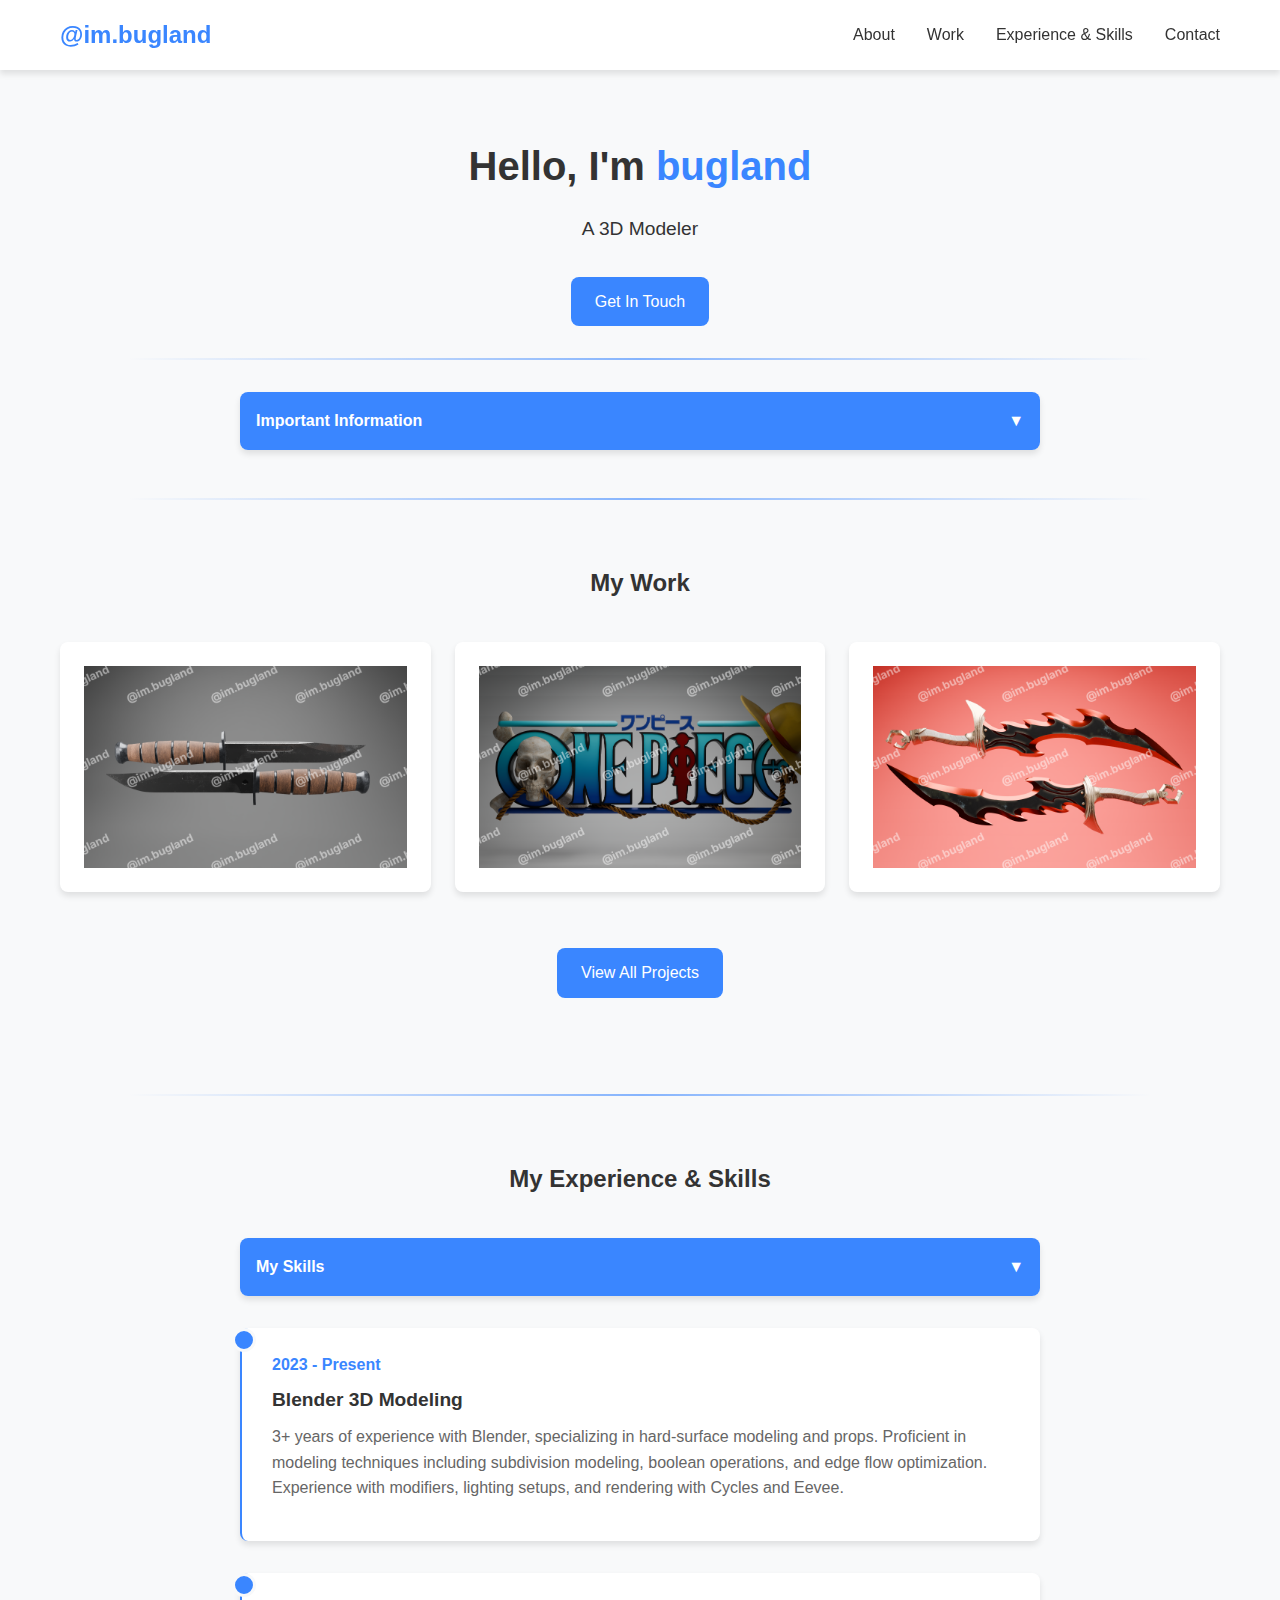
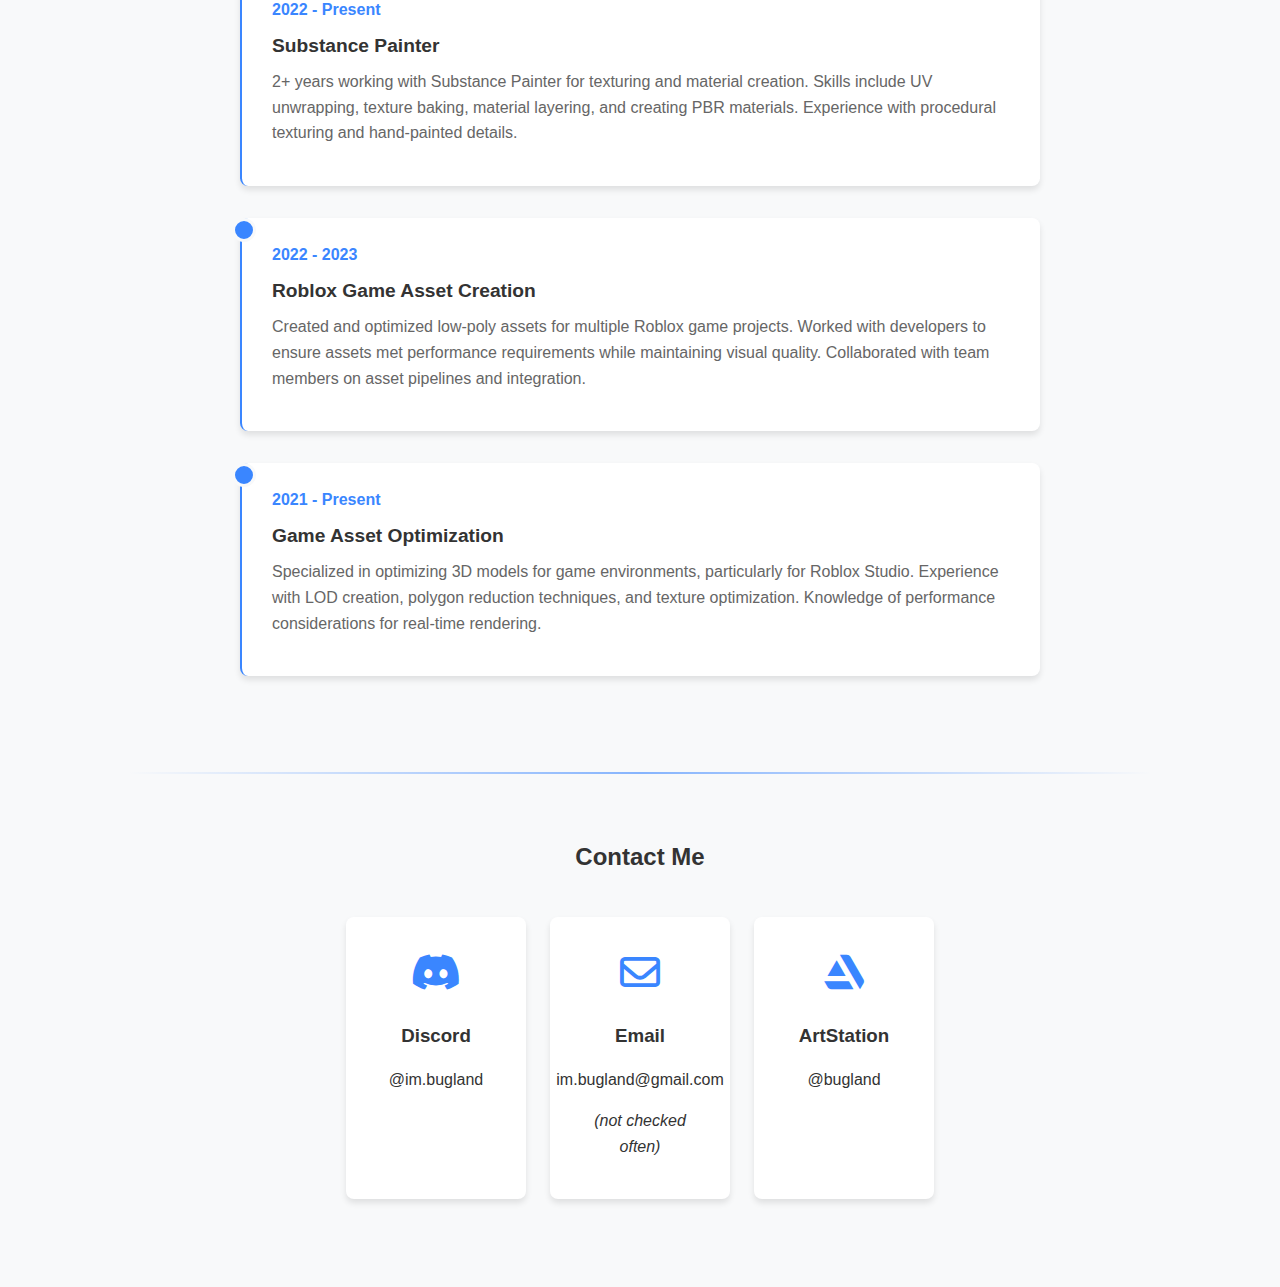
==== commit cab38577: "massive changes" ====
--- a/index.html
+++ b/index.html
@@ -5,405 +5,11 @@
     <meta name="viewport" content="width=device-width, initial-scale=1.0" />
     <title>My Portfolio</title>
     <!-- Add Font Awesome CSS -->
+    <link rel="stylesheet" href="styles.css" />
     <link
       rel="stylesheet"
       href="https://cdnjs.cloudflare.com/ajax/libs/font-awesome/6.0.0/css/all.min.css"
     />
-    <style>
-      /* Base Styles */
-      :root {
-        --primary-color: #3a86ff;
-        --background-color: #f8f9fa;
-        --text-color: #333;
-        --section-bg: #ffffff;
-        --border-radius: 8px;
-        --box-shadow: 0 4px 6px rgba(0, 0, 0, 0.1);
-      }
-
-      * {
-        margin: 0;
-        padding: 0;
-        box-sizing: border-box;
-      }
-
-      body {
-        font-family: "Inter", -apple-system, BlinkMacSystemFont, "Segoe UI",
-          Roboto, Oxygen, Ubuntu, Cantarell, sans-serif;
-        line-height: 1.6;
-        color: var(--text-color);
-        background-color: var(--background-color);
-        padding-top: 70px;
-      }
-
-      .container {
-        max-width: 1200px;
-        margin: 0 auto;
-        padding: 0 20px;
-      }
-
-      h1,
-      h2,
-      h3 {
-        margin-bottom: 1rem;
-      }
-
-      p {
-        margin-bottom: 1rem;
-      }
-
-      /* Header and Nav */
-      header {
-        background-color: #ffffff;
-        box-shadow: var(--box-shadow);
-        position: fixed;
-        top: 0;
-        width: 100%;
-        z-index: 1000;
-      }
-
-      nav {
-        display: flex;
-        justify-content: space-between;
-        align-items: center;
-        padding: 1rem 0;
-      }
-
-      .logo {
-        font-size: 1.5rem;
-        font-weight: 700;
-        color: var(--primary-color);
-      }
-
-      .nav-links {
-        display: flex;
-        list-style: none;
-      }
-
-      .nav-links li {
-        margin-left: 2rem;
-      }
-
-      .nav-links a {
-        color: var(--text-color);
-        text-decoration: none;
-        transition: color 0.3s;
-      }
-
-      .nav-links a:hover {
-        color: var(--primary-color);
-      }
-
-      .hamburger {
-        display: none;
-        cursor: pointer;
-        background: none;
-        border: none;
-        font-size: 1.5rem;
-      }
-
-      /* Hero Section */
-      .hero {
-        display: flex;
-        flex-direction: column;
-        align-items: center;
-        text-align: center;
-        padding: 4rem 0 2rem 0;
-      }
-
-      .hero h1 {
-        font-size: 2.5rem;
-        margin-bottom: 1rem;
-      }
-
-      .hero p {
-        font-size: 1.2rem;
-        max-width: 600px;
-        margin-bottom: 2rem;
-      }
-
-      .btn {
-        display: inline-block;
-        background-color: var(--primary-color);
-        color: white;
-        padding: 0.75rem 1.5rem;
-        border-radius: var(--border-radius);
-        text-decoration: none;
-        transition: background-color 0.3s;
-      }
-
-      .btn:hover {
-        background-color: #2667ff;
-      }
-
-      /* Section Styles */
-      section {
-        padding: 4rem 0;
-      }
-
-      .section-title {
-        text-align: center;
-        margin-bottom: 2.5rem;
-      }
-
-      .card {
-        background-color: var(--section-bg);
-        border-radius: var(--border-radius);
-        box-shadow: var(--box-shadow);
-        padding: 1.5rem;
-        margin-bottom: 1.5rem;
-        transition: transform 0.3s, box-shadow 0.3s;
-      }
-
-      .card:hover {
-        transform: translateY(-5px);
-        box-shadow: 0 10px 15px rgba(0, 0, 0, 0.1);
-      }
-
-      /* Skills Section */
-      .skills-grid {
-        display: grid;
-        grid-template-columns: repeat(auto-fill, minmax(200px, 1fr));
-        gap: 1.5rem;
-        max-width: 800px;
-        margin: 0 auto;
-      }
-
-      .skill-card {
-        display: flex;
-        flex-direction: column;
-        align-items: center;
-        text-align: center;
-      }
-
-      .skill-icon {
-        background-color: rgba(58, 134, 255, 0.1);
-        border-radius: 50%;
-        width: 60px;
-        height: 60px;
-        display: flex;
-        align-items: center;
-        justify-content: center;
-        margin-bottom: 1rem;
-        font-size: 1.5rem;
-        color: var(--primary-color);
-      }
-
-      /* Work Section */
-      .projects-grid {
-        display: grid;
-        grid-template-columns: repeat(auto-fill, minmax(300px, 1fr));
-        gap: 1.5rem;
-      }
-
-      .project-card {
-        position: relative;
-        overflow: hidden;
-        height: 250px;
-        cursor: pointer;
-      }
-
-      .project-img {
-        width: 100%;
-        height: 100%;
-        object-fit: cover;
-        transition: transform 0.5s;
-      }
-
-      .project-overlay {
-        position: absolute;
-        bottom: 0;
-        left: 0;
-        right: 0;
-        background-color: rgba(0, 0, 0, 0.7);
-        color: white;
-        padding: 1rem;
-        transform: translateY(100%);
-        transition: transform 0.3s;
-      }
-
-      .project-card:hover .project-overlay {
-        transform: translateY(0);
-      }
-
-      .project-card:hover .project-img {
-        transform: scale(1.05);
-      }
-
-      .view-all {
-        text-align: center;
-        margin-top: 2rem;
-      }
-
-      /* Contact Section */
-      .contact-grid {
-        display: flex;
-        flex-wrap: wrap;
-        justify-content: center;
-        gap: 1.5rem;
-        max-width: 800px;
-        margin: 0 auto;
-      }
-
-      .contact-card {
-        display: flex;
-        flex-direction: column;
-        align-items: center;
-        text-align: center;
-        width: 180px;
-      }
-
-      .contact-icon {
-        font-size: 2.5rem;
-        color: var(--primary-color);
-        margin-bottom: 1rem;
-        cursor: pointer;
-      }
-
-      .contact-icon i {
-        transition: transform 0.3s, color 0.3s;
-      }
-
-      .contact-card:hover .contact-icon i {
-        transform: scale(1.2);
-      }
-
-      .contact-icon a {
-        color: var(--primary-color);
-        text-decoration: none;
-      }
-
-      .contact-icon a:hover i {
-        color: #2667ff;
-      }
-
-      /* Info Section & Dropdown Styles */
-      .info-section {
-        padding: 0 0 2rem 0;
-      }
-
-      .dropdown {
-        margin-bottom: 1rem;
-        background-color: var(--section-bg);
-        border-radius: var(--border-radius);
-        box-shadow: var(--box-shadow);
-        overflow: hidden;
-        max-width: 800px;
-        margin-left: auto;
-        margin-right: auto;
-      }
-
-      .dropdown-header {
-        background-color: var(--primary-color);
-        color: white;
-        padding: 1rem;
-        cursor: pointer;
-        display: flex;
-        justify-content: space-between;
-        align-items: center;
-        font-weight: 600;
-      }
-
-      .dropdown-content {
-        max-height: 0;
-        overflow: hidden;
-        transition: max-height 0.3s ease-out;
-        background-color: white;
-      }
-
-      .dropdown-content.active {
-        max-height: 1000px;
-      }
-
-      .nested-dropdown {
-        border-bottom: 1px solid #eee;
-      }
-
-      .nested-dropdown:last-child {
-        border-bottom: none;
-      }
-
-      .nested-dropdown-header {
-        padding: 1rem;
-        cursor: pointer;
-        display: flex;
-        justify-content: space-between;
-        align-items: center;
-        background-color: #f1f1f1;
-        font-weight: 500;
-      }
-
-      .nested-dropdown-content {
-        max-height: 0;
-        overflow: hidden;
-        transition: max-height 0.3s ease-out;
-        padding: 0 1rem;
-      }
-
-      .nested-dropdown-content.active {
-        max-height: 500px;
-        padding: 1rem;
-      }
-
-      .nested-dropdown-content ol,
-      .nested-dropdown-content ul {
-        padding-left: 20px;
-        margin-bottom: 1rem;
-      }
-
-      .nested-dropdown-content li {
-        margin-bottom: 0.5rem;
-      }
-
-      /* Responsive Styles */
-      @media (max-width: 768px) {
-        body {
-          padding-top: 60px;
-        }
-
-        .nav-links {
-          position: fixed;
-          top: 60px;
-          left: 0;
-          right: 0;
-          background-color: white;
-          flex-direction: column;
-          align-items: center;
-          padding: 1rem 0;
-          box-shadow: 0 4px 6px rgba(0, 0, 0, 0.1);
-          transform: translateY(-150%);
-          transition: transform 0.3s ease-in-out;
-        }
-
-        .nav-links.active {
-          transform: translateY(0);
-        }
-
-        .nav-links li {
-          margin: 0.5rem 0;
-        }
-
-        .hamburger {
-          display: block;
-        }
-
-        .hero h1 {
-          font-size: 2rem;
-        }
-
-        .hero p {
-          font-size: 1rem;
-        }
-
-        .skills-grid,
-        .projects-grid {
-          grid-template-columns: 1fr;
-        }
-
-        .nested-dropdown-content {
-          width: 100%;
-        }
-      }
-    </style>
   </head>
   <body>
     <!-- Header -->
@@ -414,8 +20,8 @@
           <button class="hamburger">☰</button>
           <ul class="nav-links">
             <li><a href="#about">About</a></li>
-            <li><a href="#skills">Skills</a></li>
             <li><a href="#work">Work</a></li>
+            <li><a href="#experience">Experience & Skills</a></li>
             <li><a href="#contact">Contact</a></li>
           </ul>
         </nav>
@@ -430,6 +36,8 @@
         <a href="#contact" class="btn">Get In Touch</a>
       </div>
     </section>
+
+    <div class="section-separator"></div>
 
     <!-- Info Section with Dropdown Menus -->
     <section id="info" class="info-section">
@@ -519,31 +127,7 @@
       </div>
     </section>
 
-    <!-- Skills Section -->
-    <section id="skills">
-      <div class="container">
-        <h2 class="section-title">My Skills</h2>
-        <div class="skills-grid">
-          <div class="card skill-card">
-            <div class="skill-icon">BL</div>
-            <h3>Modeling</h3>
-            <p>
-              Creating detailed high, medium, and low poly models in Blender.
-            </p>
-          </div>
-          <div class="card skill-card">
-            <div class="skill-icon">AO</div>
-            <h3>Asset Optimization</h3>
-            <p>Optimizing assets for Roblox Studio.</p>
-          </div>
-          <div class="card skill-card">
-            <div class="skill-icon">SP</div>
-            <h3>Texturing</h3>
-            <p>Creating custom textures within Substance Painter.</p>
-          </div>
-        </div>
-      </div>
-    </section>
+    <div class="section-separator"></div>
 
     <!-- Work Section -->
     <section id="work">
@@ -595,6 +179,95 @@
       </div>
     </section>
 
+    <div class="section-separator"></div>
+
+    <!-- Experience Section with Skills Dropdown -->
+    <section id="experience">
+      <div class="container">
+        <h2 class="section-title">My Experience & Skills</h2>
+
+        <!-- Skills Dropdown -->
+        <div class="dropdown" style="margin-bottom: 2rem">
+          <div class="dropdown-header">
+            <span>My Skills</span>
+            <span class="dropdown-icon">▼</span>
+          </div>
+          <div class="dropdown-content">
+            <div class="skills-grid" style="padding: 1.5rem">
+              <div class="card skill-card">
+                <div class="skill-icon">BL</div>
+                <h3>Modeling</h3>
+                <p>
+                  Creating detailed high, medium, and low poly models in
+                  Blender.
+                </p>
+              </div>
+              <div class="card skill-card">
+                <div class="skill-icon">AO</div>
+                <h3>Asset Optimization</h3>
+                <p>Optimizing assets for Roblox Studio.</p>
+              </div>
+              <div class="card skill-card">
+                <div class="skill-icon">SP</div>
+                <h3>Texturing</h3>
+                <p>Creating custom textures within Substance Painter.</p>
+              </div>
+            </div>
+          </div>
+        </div>
+
+        <!-- Experience Timeline -->
+        <div class="experience-timeline">
+          <div class="card experience-item">
+            <div class="experience-date">2023 - Present</div>
+            <h3 class="experience-title">Blender 3D Modeling</h3>
+            <p class="experience-description">
+              3+ years of experience with Blender, specializing in hard-surface
+              modeling and props. Proficient in modeling techniques including
+              subdivision modeling, boolean operations, and edge flow
+              optimization. Experience with modifiers, lighting setups, and
+              rendering with Cycles and Eevee.
+            </p>
+          </div>
+
+          <div class="card experience-item">
+            <div class="experience-date">2022 - Present</div>
+            <h3 class="experience-title">Substance Painter</h3>
+            <p class="experience-description">
+              2+ years working with Substance Painter for texturing and material
+              creation. Skills include UV unwrapping, texture baking, material
+              layering, and creating PBR materials. Experience with procedural
+              texturing and hand-painted details.
+            </p>
+          </div>
+
+          <div class="card experience-item">
+            <div class="experience-date">2022 - 2023</div>
+            <h3 class="experience-title">Roblox Game Asset Creation</h3>
+            <p class="experience-description">
+              Created and optimized low-poly assets for multiple Roblox game
+              projects. Worked with developers to ensure assets met performance
+              requirements while maintaining visual quality. Collaborated with
+              team members on asset pipelines and integration.
+            </p>
+          </div>
+
+          <div class="card experience-item">
+            <div class="experience-date">2021 - Present</div>
+            <h3 class="experience-title">Game Asset Optimization</h3>
+            <p class="experience-description">
+              Specialized in optimizing 3D models for game environments,
+              particularly for Roblox Studio. Experience with LOD creation,
+              polygon reduction techniques, and texture optimization. Knowledge
+              of performance considerations for real-time rendering.
+            </p>
+          </div>
+        </div>
+      </div>
+    </section>
+
+    <div class="section-separator"></div>
+
     <!-- Contact Section -->
     <section id="contact">
       <div class="container">
@@ -606,6 +279,7 @@
                 href="https://discord.com/users/1142544574976381009"
                 target="_blank"
                 title="Discord Profile"
+                aria-label="Discord Profile"
               >
                 <i class="fab fa-discord"></i>
               </a>
@@ -619,6 +293,7 @@
                 href="mailto:im.bugland@gmail.com"
                 target="_blank"
                 title="Send Email"
+                aria-label="Send Email"
               >
                 <i class="far fa-envelope"></i>
               </a>
@@ -633,6 +308,7 @@
                 href="https://www.artstation.com/bugland"
                 target="_blank"
                 title="ArtStation Portfolio"
+                aria-label="ArtStation Portfolio"
               >
                 <i class="fab fa-artstation"></i>
               </a>
@@ -681,14 +357,14 @@
       });
 
       // Dropdown toggles
-      document
-        .querySelector(".dropdown-header")
-        .addEventListener("click", function () {
+      document.querySelectorAll(".dropdown-header").forEach((header) => {
+        header.addEventListener("click", function () {
           const content = this.nextElementSibling;
           content.classList.toggle("active");
           const arrow = this.querySelector(".dropdown-icon");
           arrow.textContent = content.classList.contains("active") ? "▲" : "▼";
         });
+      });
 
       // Nested dropdown toggles
       document.querySelectorAll(".nested-dropdown-header").forEach((header) => {
--- a/styles.css
+++ b/styles.css
@@ -0,0 +1,924 @@
+/* Base Styles */
+:root {
+  --primary-color: #3a86ff;
+  --background-color: #f8f9fa;
+  --text-color: #333;
+  --section-bg: #ffffff;
+  --border-radius: 8px;
+  --box-shadow: 0 4px 6px rgba(0, 0, 0, 0.1);
+}
+
+* {
+  margin: 0;
+  padding: 0;
+  box-sizing: border-box;
+}
+
+body {
+  font-family: "Inter", -apple-system, BlinkMacSystemFont, "Segoe UI", Roboto,
+    Oxygen, Ubuntu, Cantarell, sans-serif;
+  line-height: 1.6;
+  color: var(--text-color);
+  background-color: var(--background-color);
+  padding-top: 70px;
+}
+
+.container {
+  max-width: 1200px;
+  margin: 0 auto;
+  padding: 0 20px;
+}
+
+h1,
+h2,
+h3 {
+  margin-bottom: 1rem;
+}
+
+p {
+  margin-bottom: 1rem;
+}
+
+/* Header and Nav */
+header {
+  background-color: #ffffff;
+  box-shadow: var(--box-shadow);
+  position: fixed;
+  top: 0;
+  width: 100%;
+  z-index: 1000;
+}
+
+nav {
+  display: flex;
+  justify-content: space-between;
+  align-items: center;
+  padding: 1rem 0;
+}
+
+.logo {
+  font-size: 1.5rem;
+  font-weight: 700;
+  color: var(--primary-color);
+}
+
+.nav-links {
+  display: flex;
+  list-style: none;
+}
+
+.nav-links li {
+  margin-left: 2rem;
+}
+
+.nav-links a {
+  color: var(--text-color);
+  text-decoration: none;
+  transition: color 0.3s;
+}
+
+.nav-links a:hover {
+  color: var(--primary-color);
+}
+
+.hamburger {
+  display: none;
+  cursor: pointer;
+  background: none;
+  border: none;
+  font-size: 1.5rem;
+}
+
+/* Hero Section */
+.hero {
+  display: flex;
+  flex-direction: column;
+  align-items: center;
+  text-align: center;
+  padding: 4rem 0 2rem 0;
+}
+
+.hero h1 {
+  font-size: 2.5rem;
+  margin-bottom: 1rem;
+}
+
+.hero p {
+  font-size: 1.2rem;
+  max-width: 600px;
+  margin-bottom: 2rem;
+}
+
+.btn {
+  display: inline-block;
+  background-color: var(--primary-color);
+  color: white;
+  padding: 0.75rem 1.5rem;
+  border-radius: var(--border-radius);
+  text-decoration: none;
+  transition: background-color 0.3s;
+}
+
+.btn:hover {
+  background-color: #2667ff;
+}
+
+/* Section Styles */
+section {
+  padding: 4rem 0;
+}
+
+/* Section Separator */
+.section-separator {
+  height: 2px;
+  background: linear-gradient(
+    to right,
+    transparent,
+    var(--primary-color),
+    transparent
+  );
+  margin: 0 auto;
+  width: 80%;
+  opacity: 0.6;
+}
+
+.section-title {
+  text-align: center;
+  margin-bottom: 2.5rem;
+}
+
+.card {
+  background-color: var(--section-bg);
+  border-radius: var(--border-radius);
+  box-shadow: var(--box-shadow);
+  padding: 1.5rem;
+  margin-bottom: 1.5rem;
+  transition: transform 0.3s, box-shadow 0.3s;
+}
+
+.card:hover {
+  transform: translateY(-5px);
+  box-shadow: 0 10px 15px rgba(0, 0, 0, 0.1);
+}
+
+/* Skills Section */
+.skills-grid {
+  display: grid;
+  grid-template-columns: repeat(auto-fill, minmax(200px, 1fr));
+  gap: 1.5rem;
+  max-width: 800px;
+  margin: 0 auto;
+}
+
+.skill-card {
+  display: flex;
+  flex-direction: column;
+  align-items: center;
+  text-align: center;
+}
+
+.skill-icon {
+  background-color: rgba(58, 134, 255, 0.1);
+  border-radius: 50%;
+  width: 60px;
+  height: 60px;
+  display: flex;
+  align-items: center;
+  justify-content: center;
+  margin-bottom: 1rem;
+  font-size: 1.5rem;
+  color: var(--primary-color);
+}
+
+/* Work Section */
+.projects-grid {
+  display: grid;
+  grid-template-columns: repeat(auto-fill, minmax(300px, 1fr));
+  gap: 1.5rem;
+}
+
+.project-card {
+  position: relative;
+  overflow: hidden;
+  height: 250px;
+  cursor: pointer;
+}
+
+.project-img {
+  width: 100%;
+  height: 100%;
+  object-fit: cover;
+  transition: transform 0.5s;
+}
+
+.project-overlay {
+  position: absolute;
+  bottom: 0;
+  left: 0;
+  right: 0;
+  background-color: rgba(0, 0, 0, 0.7);
+  color: white;
+  padding: 1rem;
+  transform: translateY(100%);
+  transition: transform 0.3s;
+}
+
+.project-card:hover .project-overlay {
+  transform: translateY(0);
+}
+
+.project-card:hover .project-img {
+  transform: scale(1.05);
+}
+
+.view-all {
+  text-align: center;
+  margin-top: 2rem;
+  margin-bottom: 2rem;
+}
+
+/* Experience Section */
+.experience-timeline {
+  max-width: 800px;
+  margin: 0 auto;
+}
+
+.experience-item {
+  position: relative;
+  padding-left: 30px;
+  margin-bottom: 2rem;
+  border-left: 2px solid var(--primary-color);
+}
+
+.experience-date {
+  font-weight: bold;
+  color: var(--primary-color);
+  margin-bottom: 0.5rem;
+}
+
+.experience-title {
+  font-size: 1.2rem;
+  margin-bottom: 0.5rem;
+}
+
+.experience-description {
+  color: #666;
+}
+
+.experience-item:before {
+  content: "";
+  position: absolute;
+  left: -10px;
+  top: 0;
+  width: 18px;
+  height: 18px;
+  border-radius: 50%;
+  background-color: var(--primary-color);
+  border: 3px solid var(--background-color);
+}
+
+/* Contact Section */
+.contact-grid {
+  display: flex;
+  flex-wrap: wrap;
+  justify-content: center;
+  gap: 1.5rem;
+  max-width: 800px;
+  margin: 0 auto;
+}
+
+.contact-card {
+  display: flex;
+  flex-direction: column;
+  align-items: center;
+  text-align: center;
+  width: 180px;
+}
+
+.contact-icon {
+  font-size: 2.5rem;
+  color: var(--primary-color);
+  margin-bottom: 1rem;
+  cursor: pointer;
+}
+
+.contact-icon i {
+  transition: transform 0.3s, color 0.3s;
+}
+
+.contact-card:hover .contact-icon i {
+  transform: scale(1.2);
+}
+
+.contact-icon a {
+  color: var(--primary-color);
+  text-decoration: none;
+}
+
+.contact-icon a:hover i {
+  color: #2667ff;
+}
+
+/* Info Section & Dropdown Styles */
+.info-section {
+  padding: 2rem 0;
+}
+
+.dropdown {
+  margin-bottom: 1rem;
+  background-color: var(--section-bg);
+  border-radius: var(--border-radius);
+  box-shadow: var(--box-shadow);
+  overflow: hidden;
+  max-width: 800px;
+  margin-left: auto;
+  margin-right: auto;
+}
+
+.dropdown-header {
+  background-color: var(--primary-color);
+  color: white;
+  padding: 1rem;
+  cursor: pointer;
+  display: flex;
+  justify-content: space-between;
+  align-items: center;
+  font-weight: 600;
+}
+
+.dropdown-content {
+  max-height: 0;
+  overflow: hidden;
+  transition: max-height 0.3s ease-out;
+  background-color: white;
+}
+
+.dropdown-content.active {
+  max-height: 1000px;
+}
+
+.nested-dropdown {
+  border-bottom: 1px solid #eee;
+}
+
+.nested-dropdown:last-child {
+  border-bottom: none;
+}
+
+.nested-dropdown-header {
+  padding: 1rem;
+  cursor: pointer;
+  display: flex;
+  justify-content: space-between;
+  align-items: center;
+  background-color: #f1f1f1;
+  font-weight: 500;
+}
+
+.nested-dropdown-content {
+  max-height: 0;
+  overflow: hidden;
+  transition: max-height 0.3s ease-out;
+  padding: 0 1rem;
+}
+
+.nested-dropdown-content.active {
+  max-height: 500px;
+  padding: 1rem;
+}
+
+.nested-dropdown-content ol,
+.nested-dropdown-content ul {
+  padding-left: 20px;
+  margin-bottom: 1rem;
+}
+
+.nested-dropdown-content li {
+  margin-bottom: 0.5rem;
+}
+
+/* Highlight for the name */
+.highlight {
+  color: var(--primary-color);
+  font-weight: 700;
+}
+
+/* Responsive Styles */
+@media (max-width: 768px) {
+  body {
+    padding-top: 60px;
+  }
+
+  .nav-links {
+    position: fixed;
+    top: 60px;
+    left: 0;
+    right: 0;
+    background-color: white;
+    flex-direction: column;
+    align-items: center;
+    padding: 1rem 0;
+    box-shadow: 0 4px 6px rgba(0, 0, 0, 0.1);
+    transform: translateY(-150%);
+    transition: transform 0.3s ease-in-out;
+  }
+
+  .nav-links.active {
+    transform: translateY(0);
+  }
+
+  .nav-links li {
+    margin: 0.5rem 0;
+  }
+
+  .hamburger {
+    display: block;
+  }
+
+  .hero h1 {
+    font-size: 2rem;
+  }
+
+  .hero p {
+    font-size: 1rem;
+  }
+
+  .skills-grid,
+  .projects-grid {
+    grid-template-columns: 1fr;
+  }
+
+  .nested-dropdown-content {
+    width: 100%;
+  }
+}
+
+/* Base Styles */
+:root {
+  --primary-color: #3a86ff;
+  --background-color: #f8f9fa;
+  --text-color: #333;
+  --section-bg: #ffffff;
+  --border-radius: 8px;
+  --box-shadow: 0 4px 6px rgba(0, 0, 0, 0.1);
+}
+
+* {
+  margin: 0;
+  padding: 0;
+  box-sizing: border-box;
+}
+
+body {
+  font-family: "Inter", -apple-system, BlinkMacSystemFont, "Segoe UI", Roboto,
+    Oxygen, Ubuntu, Cantarell, sans-serif;
+  line-height: 1.6;
+  color: var(--text-color);
+  background-color: var(--background-color);
+  padding-top: 70px;
+}
+
+.container {
+  max-width: 1200px;
+  margin: 0 auto;
+  padding: 0 20px;
+}
+
+h1,
+h2,
+h3 {
+  margin-bottom: 1rem;
+}
+
+/* Header and Nav */
+header {
+  background-color: #ffffff;
+  box-shadow: var(--box-shadow);
+  position: fixed;
+  top: 0;
+  width: 100%;
+  z-index: 1000;
+}
+
+nav {
+  display: flex;
+  justify-content: space-between;
+  align-items: center;
+  padding: 1rem 0;
+}
+
+.logo {
+  font-size: 1.5rem;
+  font-weight: 700;
+  color: var(--primary-color);
+}
+
+.nav-links {
+  display: flex;
+  list-style: none;
+}
+
+.nav-links li {
+  margin-left: 2rem;
+}
+
+.nav-links a {
+  color: var(--text-color);
+  text-decoration: none;
+  transition: color 0.3s;
+}
+
+.nav-links a:hover {
+  color: var(--primary-color);
+}
+
+.hamburger {
+  display: none;
+  cursor: pointer;
+  background: none;
+  border: none;
+  font-size: 1.5rem;
+}
+
+/* Projects Gallery Styles */
+.projects-gallery {
+  padding: 4rem 0;
+}
+
+.projects-header {
+  text-align: center;
+  margin-bottom: 2rem;
+}
+
+.controls-container {
+  display: flex;
+  justify-content: center;
+  align-items: center;
+  flex-wrap: wrap;
+  margin-bottom: 2rem;
+  gap: 1.5rem;
+}
+
+/* Toggle Switch Styles */
+.toggle-container {
+  display: flex;
+  align-items: center;
+  margin-right: 1rem;
+  position: relative;
+}
+
+.toggle-switch {
+  position: relative;
+  display: inline-block;
+  width: 60px;
+  height: 30px;
+}
+
+.toggle-switch input {
+  opacity: 0;
+  width: 0;
+  height: 0;
+}
+
+.toggle-slider {
+  position: absolute;
+  cursor: pointer;
+  top: 0;
+  left: 0;
+  right: 0;
+  bottom: 0;
+  background-color: #ccc;
+  transition: 0.4s;
+  border-radius: 34px;
+}
+
+.toggle-slider:before {
+  position: absolute;
+  content: "";
+  height: 22px;
+  width: 22px;
+  left: 4px;
+  bottom: 4px;
+  background-color: white;
+  transition: 0.4s;
+  border-radius: 50%;
+}
+
+input:checked + .toggle-slider {
+  background-color: var(--primary-color);
+}
+
+input:focus + .toggle-slider {
+  box-shadow: 0 0 1px var(--primary-color);
+}
+
+input:checked + .toggle-slider:before {
+  transform: translateX(30px);
+}
+
+.toggle-label {
+  margin-left: 10px;
+  font-weight: 500;
+}
+
+/* Tooltip Styles */
+.tooltip {
+  position: relative;
+  display: inline-block;
+}
+
+.tooltip-text {
+  visibility: hidden;
+  width: 300px;
+  background-color: #333;
+  color: #fff;
+  text-align: center;
+  border-radius: 6px;
+  padding: 10px;
+  position: absolute;
+  z-index: 1;
+  bottom: 125%;
+  left: 50%;
+  transform: translateX(-50%);
+  opacity: 0;
+  transition: opacity 0.3s;
+  font-size: 0.85rem;
+  line-height: 1.4;
+}
+
+.tooltip-text::after {
+  content: "";
+  position: absolute;
+  top: 100%;
+  left: 50%;
+  margin-left: -5px;
+  border-width: 5px;
+  border-style: solid;
+  border-color: #333 transparent transparent transparent;
+}
+
+.tooltip:hover .tooltip-text {
+  visibility: visible;
+  opacity: 1;
+}
+
+/* Filter Buttons */
+.filter-container {
+  display: flex;
+  justify-content: center;
+  flex-wrap: wrap;
+}
+
+.filter-btn {
+  background-color: white;
+  border: 1px solid #ddd;
+  color: var(--text-color);
+  padding: 0.5rem 1.25rem;
+  margin: 0.25rem;
+  border-radius: 50px;
+  cursor: pointer;
+  transition: all 0.3s;
+}
+
+.filter-btn:hover {
+  background-color: #f0f0f0;
+}
+
+.filter-btn.active {
+  background-color: var(--primary-color);
+  color: white;
+  border-color: var(--primary-color);
+}
+
+.gallery-container {
+  display: grid;
+  grid-template-columns: repeat(auto-fill, minmax(250px, 1fr));
+  gap: 1.5rem;
+}
+
+.gallery-item {
+  position: relative;
+  overflow: hidden;
+  border-radius: var(--border-radius);
+  box-shadow: var(--box-shadow);
+  aspect-ratio: 1/1;
+  cursor: pointer;
+  transition: transform 0.3s;
+}
+
+.gallery-item:hover {
+  transform: translateY(-5px);
+}
+
+.gallery-img {
+  width: 100%;
+  height: 100%;
+  object-fit: cover;
+  transition: transform 0.5s;
+}
+
+.gallery-item:hover .gallery-img {
+  transform: scale(1.05);
+}
+
+.gallery-overlay {
+  position: absolute;
+  bottom: 0;
+  left: 0;
+  right: 0;
+  background-color: rgba(0, 0, 0, 0.7);
+  color: white;
+  padding: 1rem;
+  transform: translateY(100%);
+  transition: transform 0.3s;
+}
+
+.gallery-item:hover .gallery-overlay {
+  transform: translateY(0);
+}
+
+.gallery-title {
+  font-size: 1.1rem;
+  margin-bottom: 0.25rem;
+}
+
+.gallery-category {
+  font-size: 0.85rem;
+  opacity: 0.8;
+}
+
+/* Lightbox */
+.lightbox {
+  position: fixed;
+  top: 0;
+  left: 0;
+  width: 100%;
+  height: 100%;
+  background-color: rgba(0, 0, 0, 0.9);
+  display: none;
+  justify-content: center;
+  align-items: center;
+  z-index: 2000;
+  padding: 2rem;
+}
+
+.lightbox.active {
+  display: flex;
+}
+
+.lightbox-content {
+  position: relative;
+  max-width: 90%;
+  max-height: 90%;
+}
+
+.lightbox-img {
+  display: block;
+  max-width: 100%;
+  max-height: 80vh;
+  border-radius: var(--border-radius);
+}
+
+.lightbox-caption {
+  color: white;
+  text-align: center;
+  padding: 1rem 0;
+}
+
+.lightbox-close {
+  position: absolute;
+  top: -40px;
+  right: 0;
+  color: white;
+  font-size: 2rem;
+  cursor: pointer;
+  background: none;
+  border: none;
+}
+
+.lightbox-nav {
+  position: absolute;
+  top: 50%;
+  width: 100%;
+  display: flex;
+  justify-content: space-between;
+  padding: 0 1rem;
+  transform: translateY(-50%);
+}
+
+.lightbox-prev,
+.lightbox-next {
+  color: white;
+  font-size: 2rem;
+  cursor: pointer;
+  background: none;
+  border: none;
+  padding: 0.5rem;
+  z-index: 2001;
+}
+
+/* Back to top button */
+.back-to-top {
+  position: fixed;
+  bottom: 2rem;
+  right: 2rem;
+  background-color: var(--primary-color);
+  color: white;
+  width: 50px;
+  height: 50px;
+  border-radius: 50%;
+  display: flex;
+  justify-content: center;
+  align-items: center;
+  text-decoration: none;
+  box-shadow: var(--box-shadow);
+  opacity: 0;
+  visibility: hidden;
+  transition: all 0.3s;
+}
+
+.back-to-top.visible {
+  opacity: 1;
+  visibility: visible;
+}
+
+/* Footer */
+footer {
+  background-color: #ffffff;
+  text-align: center;
+  padding: 2rem 0;
+  margin-top: 2rem;
+}
+
+.social-links {
+  display: flex;
+  justify-content: center;
+  list-style: none;
+  margin-bottom: 1rem;
+}
+
+.social-links li {
+  margin: 0 0.5rem;
+}
+
+.social-links a {
+  display: flex;
+  align-items: center;
+  justify-content: center;
+  width: 40px;
+  height: 40px;
+  border-radius: 50%;
+  background-color: var(--primary-color);
+  color: white;
+  transition: background-color 0.3s;
+}
+
+.social-links a:hover {
+  background-color: #2667ff;
+}
+
+/* Responsive Styles */
+@media (max-width: 768px) {
+  body {
+    padding-top: 60px;
+  }
+
+  .nav-links {
+    position: fixed;
+    top: 60px;
+    left: 0;
+    right: 0;
+    background-color: white;
+    flex-direction: column;
+    align-items: center;
+    padding: 1rem 0;
+    box-shadow: 0 4px 6px rgba(0, 0, 0, 0.1);
+    transform: translateY(-150%);
+    transition: transform 0.3s ease-in-out;
+  }
+
+  .nav-links.active {
+    transform: translateY(0);
+  }
+
+  .nav-links li {
+    margin: 0.5rem 0;
+  }
+
+  .hamburger {
+    display: block;
+  }
+
+  .gallery-container {
+    grid-template-columns: repeat(auto-fill, minmax(150px, 1fr));
+  }
+
+  .controls-container {
+    flex-direction: column;
+    gap: 1rem;
+  }
+
+  .tooltip-text {
+    width: 250px;
+  }
+}
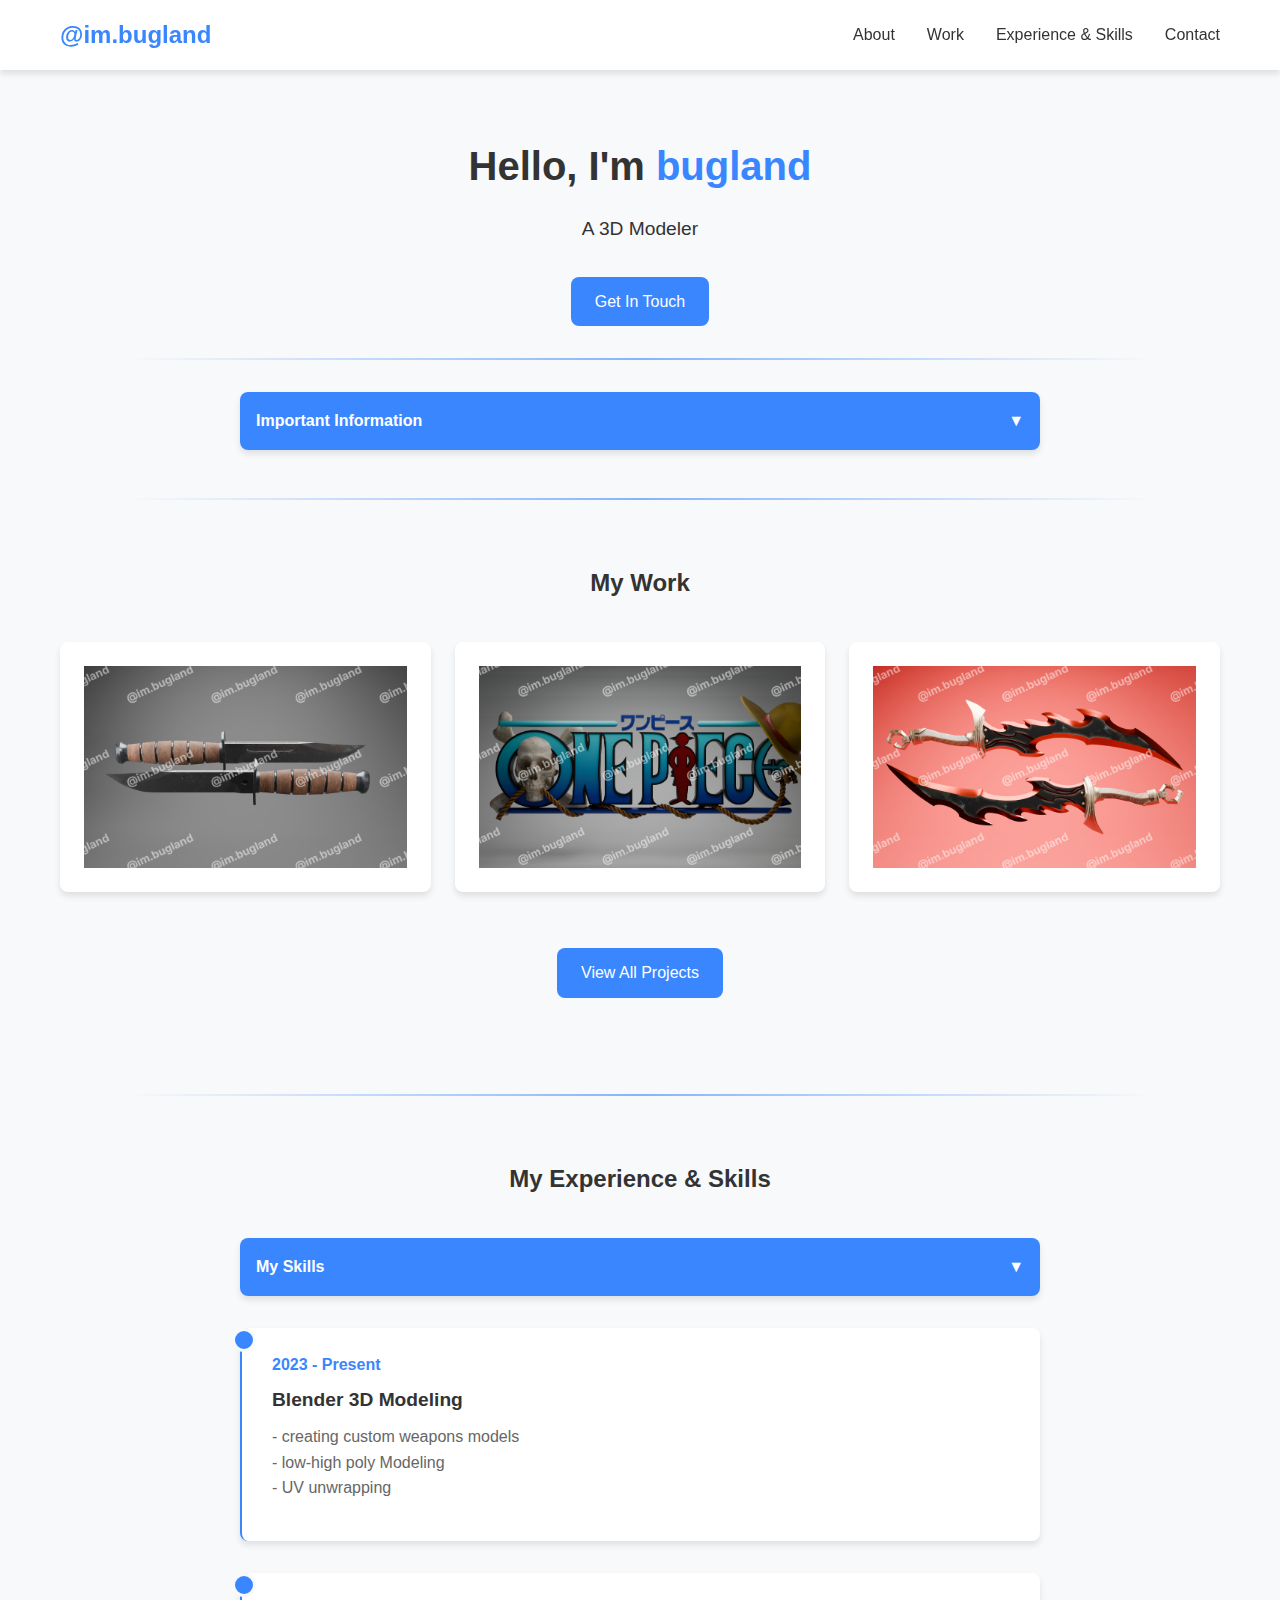
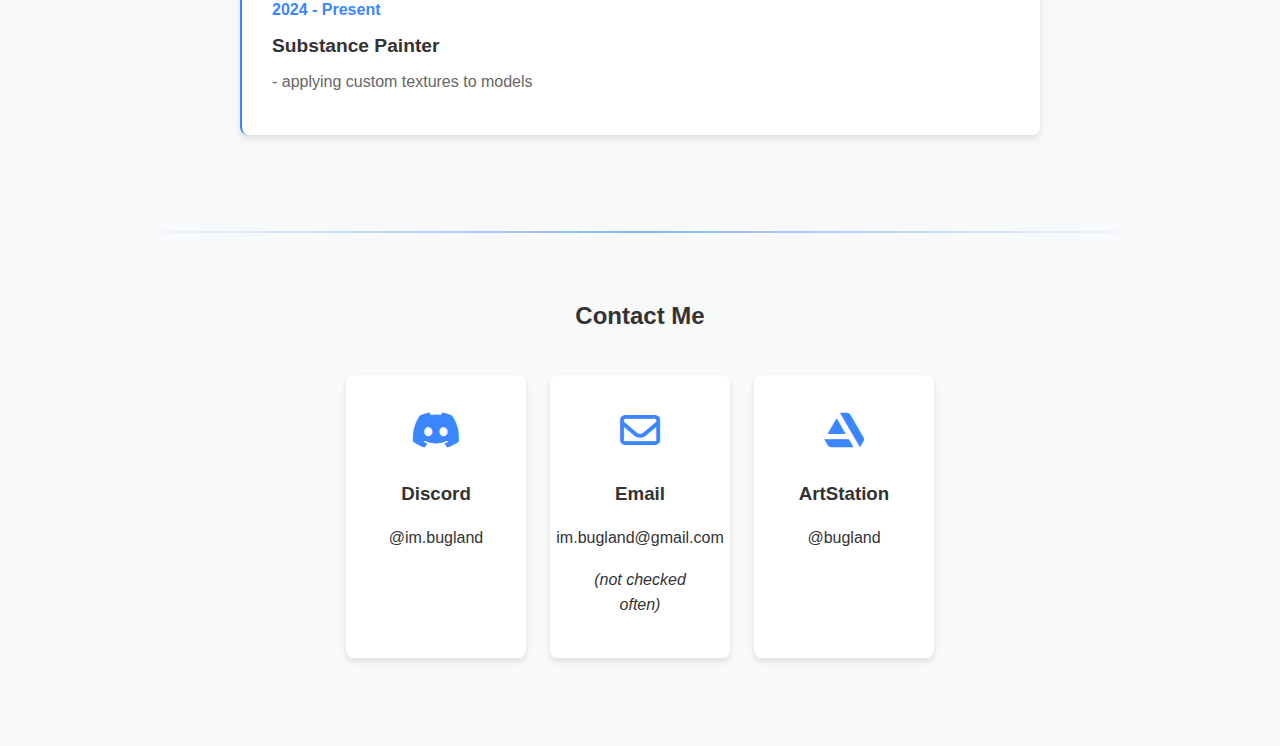
==== commit 3434dd73: "experience change" ====
--- a/index.html
+++ b/index.html
@@ -222,44 +222,19 @@
             <div class="experience-date">2023 - Present</div>
             <h3 class="experience-title">Blender 3D Modeling</h3>
             <p class="experience-description">
-              3+ years of experience with Blender, specializing in hard-surface
-              modeling and props. Proficient in modeling techniques including
-              subdivision modeling, boolean operations, and edge flow
-              optimization. Experience with modifiers, lighting setups, and
-              rendering with Cycles and Eevee.
+              - creating custom weapons models
+              <br />
+              - low-high poly Modeling
+              <br />
+              - UV unwrapping
             </p>
           </div>
 
           <div class="card experience-item">
-            <div class="experience-date">2022 - Present</div>
+            <div class="experience-date">2024 - Present</div>
             <h3 class="experience-title">Substance Painter</h3>
             <p class="experience-description">
-              2+ years working with Substance Painter for texturing and material
-              creation. Skills include UV unwrapping, texture baking, material
-              layering, and creating PBR materials. Experience with procedural
-              texturing and hand-painted details.
-            </p>
-          </div>
-
-          <div class="card experience-item">
-            <div class="experience-date">2022 - 2023</div>
-            <h3 class="experience-title">Roblox Game Asset Creation</h3>
-            <p class="experience-description">
-              Created and optimized low-poly assets for multiple Roblox game
-              projects. Worked with developers to ensure assets met performance
-              requirements while maintaining visual quality. Collaborated with
-              team members on asset pipelines and integration.
-            </p>
-          </div>
-
-          <div class="card experience-item">
-            <div class="experience-date">2021 - Present</div>
-            <h3 class="experience-title">Game Asset Optimization</h3>
-            <p class="experience-description">
-              Specialized in optimizing 3D models for game environments,
-              particularly for Roblox Studio. Experience with LOD creation,
-              polygon reduction techniques, and texture optimization. Knowledge
-              of performance considerations for real-time rendering.
+              - applying custom textures to models
             </p>
           </div>
         </div>
